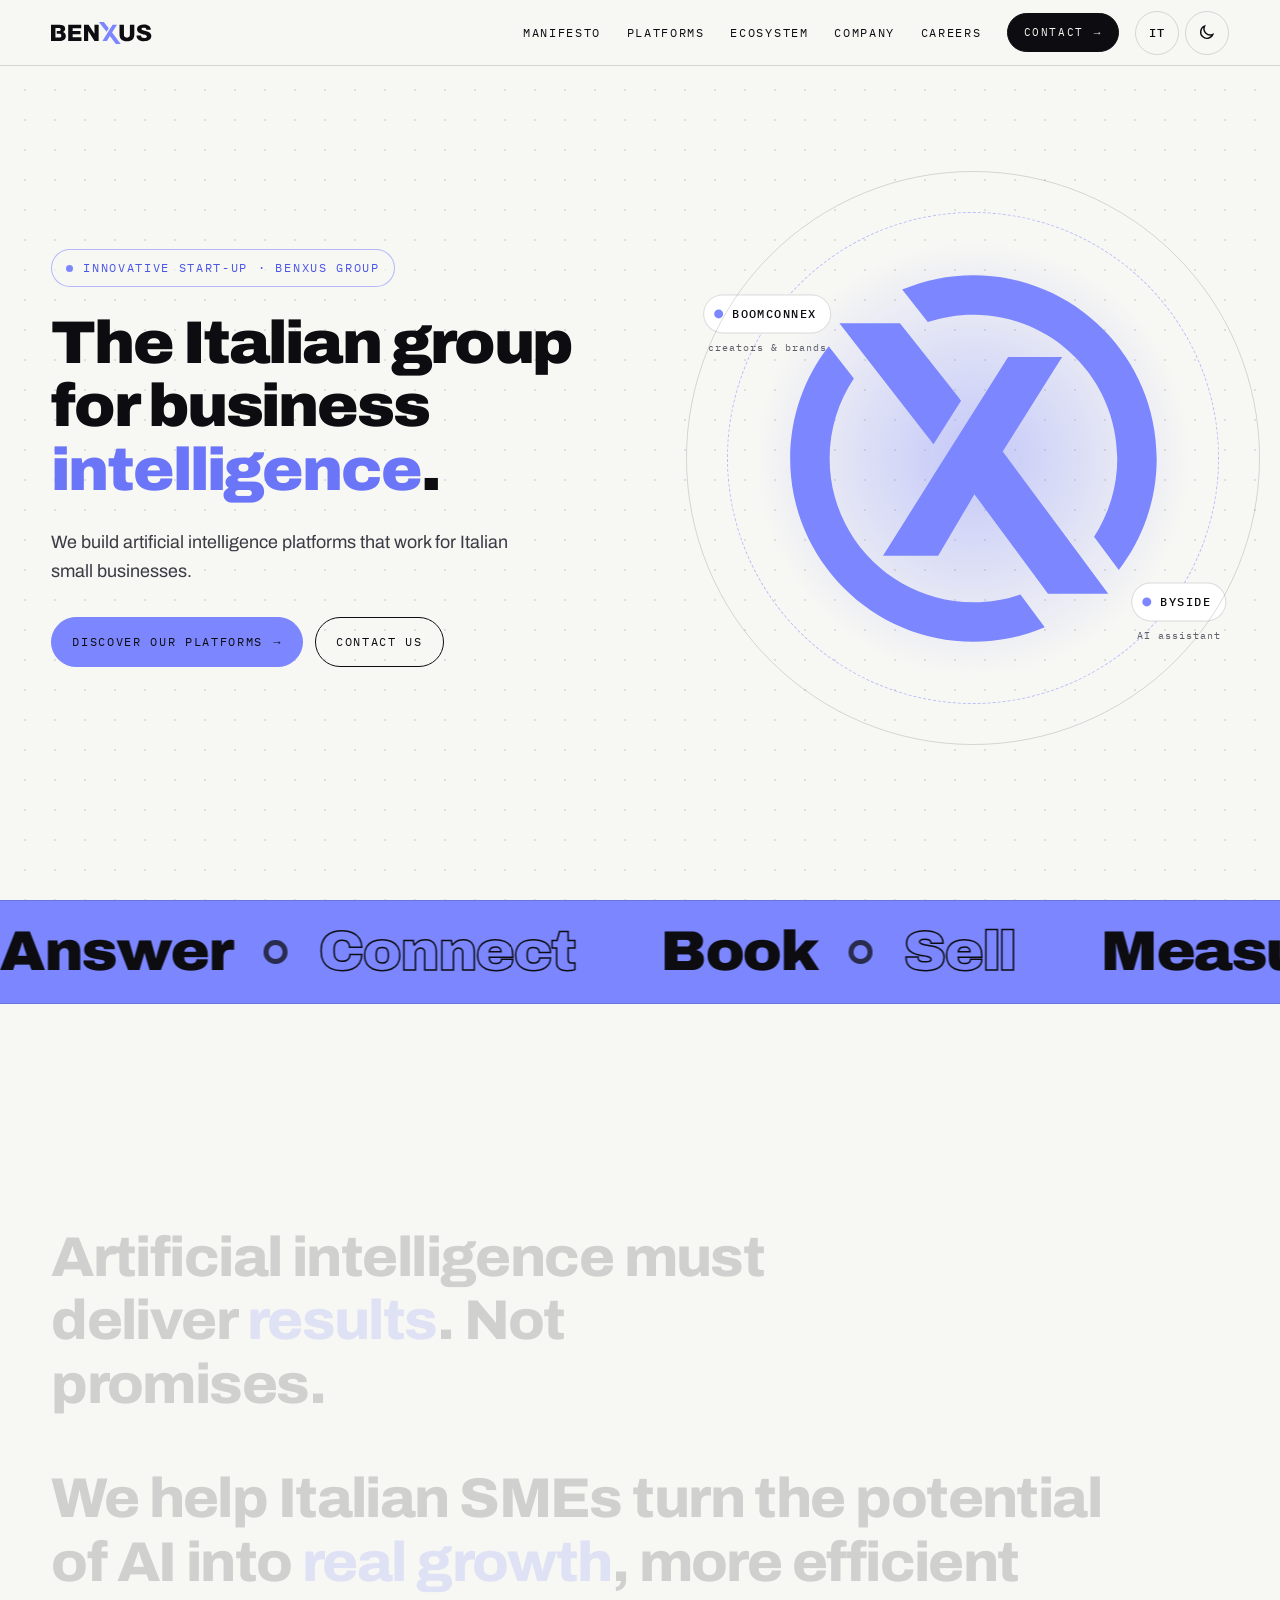
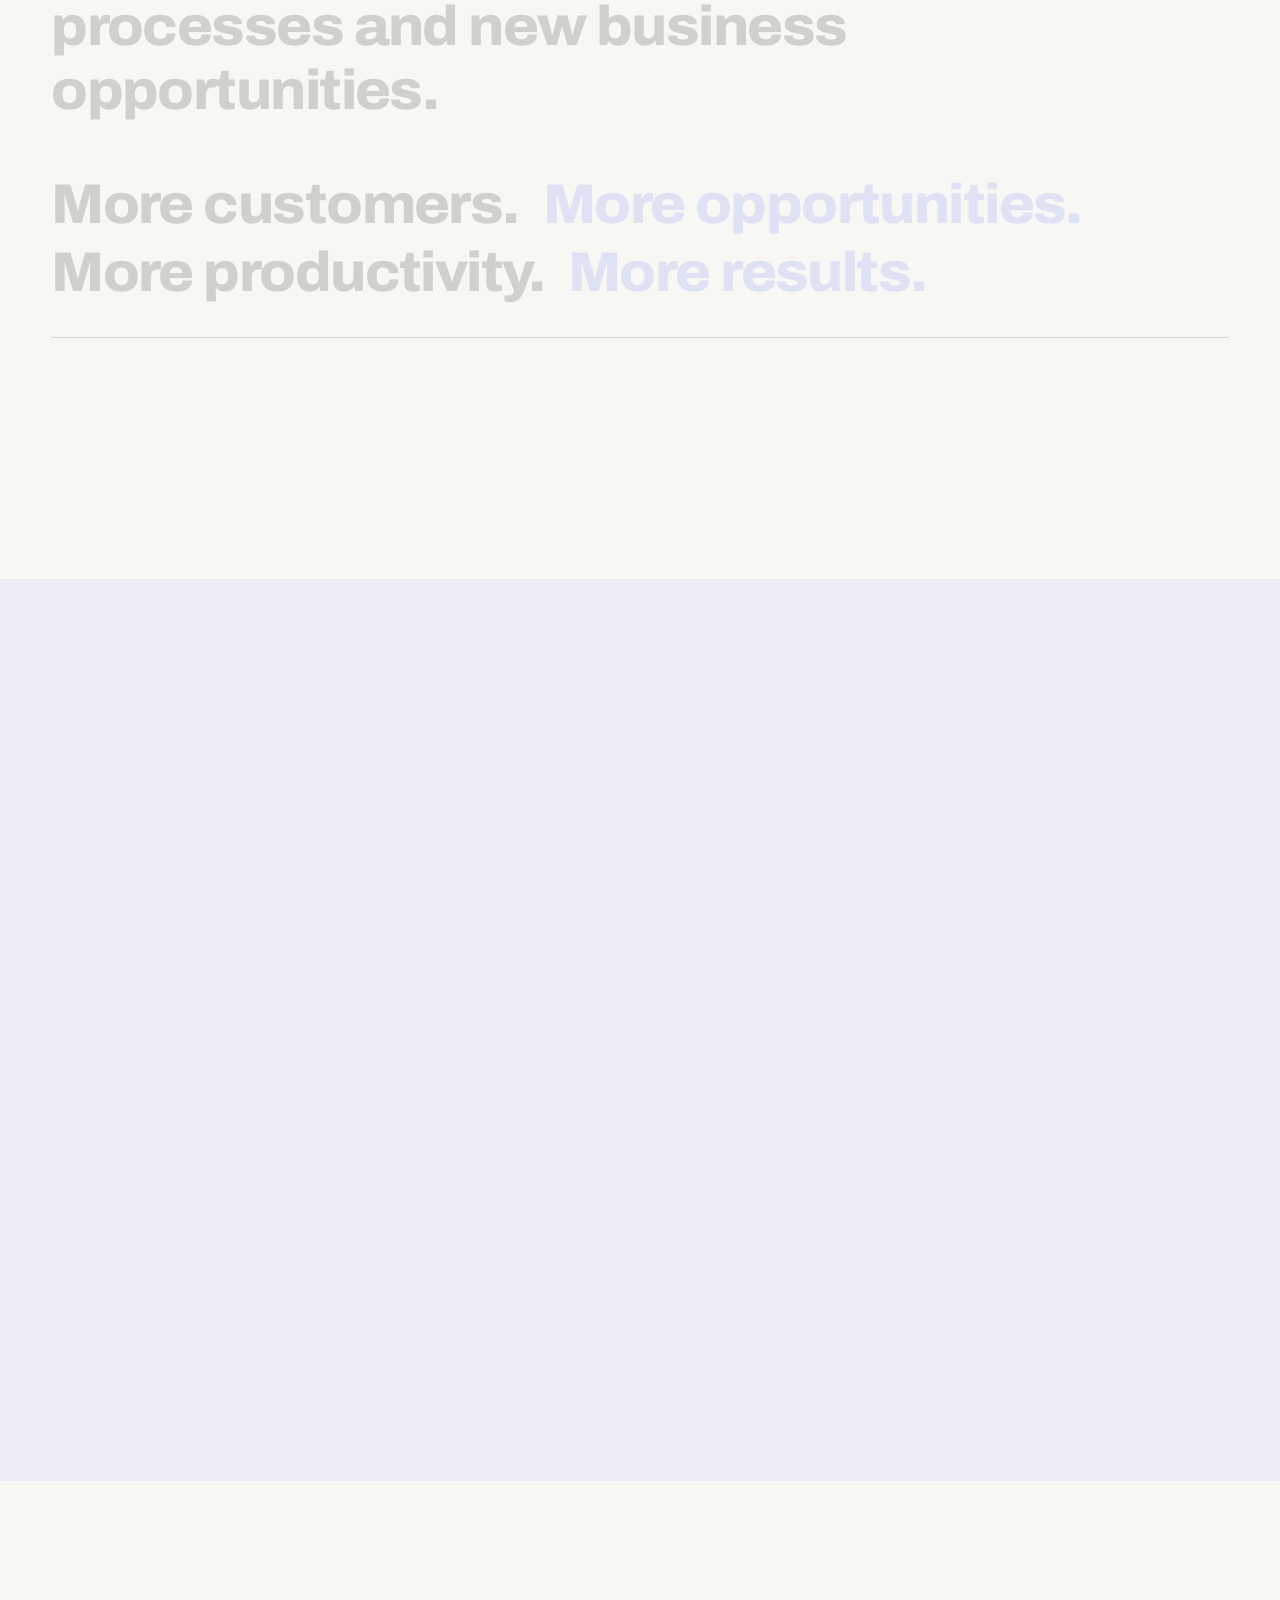
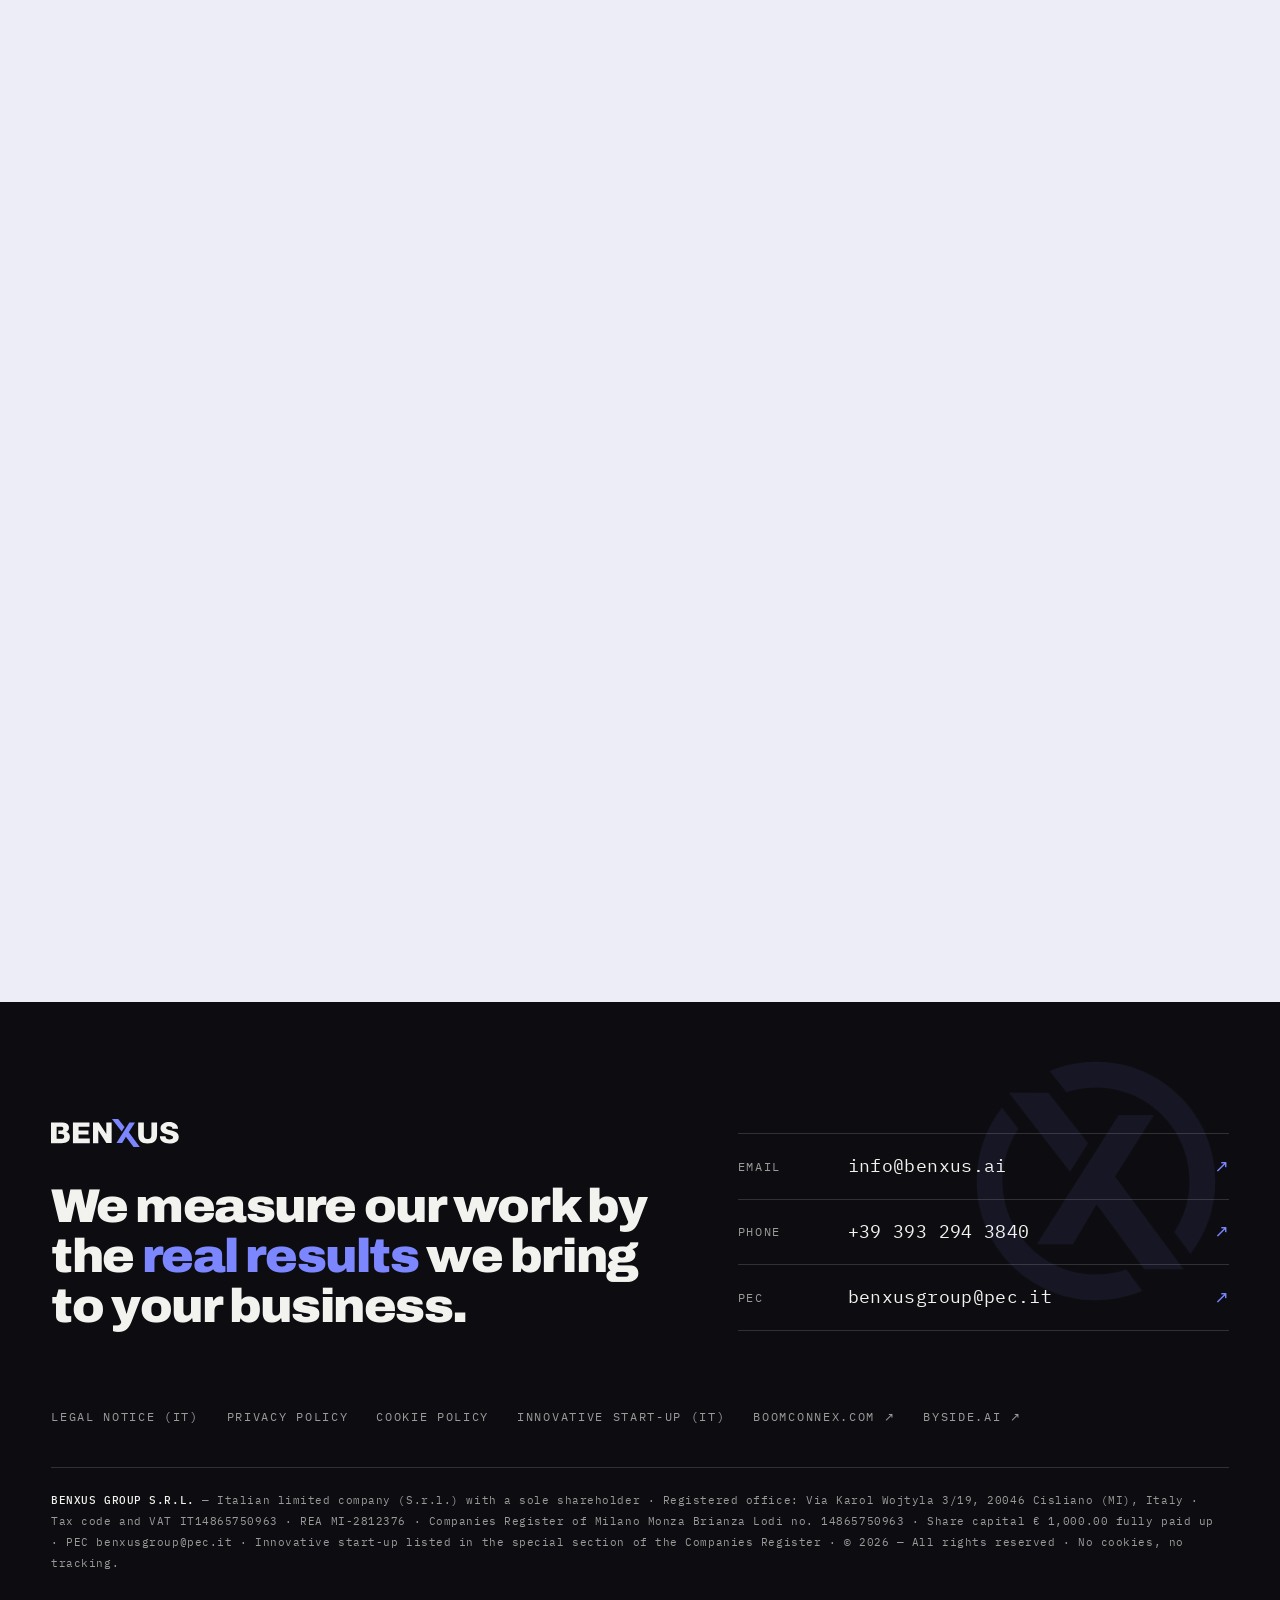
==== en/index.html @ f0644261 "update with tests of 10 people (without BEA, SARA)" ====
<!DOCTYPE html>
<html lang="en" data-theme="light">
<head>
<meta charset="UTF-8">
<meta name="viewport" content="width=device-width, initial-scale=1.0, viewport-fit=cover">
<meta http-equiv="Content-Security-Policy" content="default-src 'self'; script-src 'self'; style-src 'self'; img-src 'self'; font-src 'self'; connect-src 'none'; media-src 'none'; object-src 'none'; frame-src 'none'; worker-src 'none'; manifest-src 'self'; base-uri 'none'; form-action 'none'; upgrade-insecure-requests; require-trusted-types-for 'script'; trusted-types 'none'">
<meta name="referrer" content="strict-origin-when-cross-origin">
<title>Benxus Group — The Italian group for business intelligence</title>
<meta name="description" content="Benxus Group is an Italian innovative start-up building artificial intelligence platforms for small businesses: BoomConnex and Byside.">
<meta name="robots" content="index,follow">
<link rel="canonical" href="https://benxus.ai/en/">
<link rel="alternate" hreflang="it" href="https://benxus.ai/">
<link rel="alternate" hreflang="en" href="https://benxus.ai/en/">
<link rel="alternate" hreflang="x-default" href="https://benxus.ai/">
<meta name="theme-color" content="#F7F7F4">
<meta name="color-scheme" content="light dark">
<meta name="format-detection" content="telephone=no, date=no, address=no, email=no">
<meta name="apple-mobile-web-app-title" content="Benxus">
<meta name="application-name" content="Benxus">
<meta property="og:title" content="Benxus Group — The Italian group for business intelligence">
<meta property="og:description" content="Benxus Group is an Italian innovative start-up building artificial intelligence platforms for small businesses: BoomConnex and Byside.">
<meta property="og:type" content="website">
<meta property="og:url" content="https://benxus.ai/en/">
<meta property="og:site_name" content="Benxus Group">
<meta property="og:locale" content="en_GB">
<meta property="og:image" content="https://benxus.ai/og.png">
<meta property="og:image:width" content="1200">
<meta property="og:image:height" content="630">
<meta property="og:image:alt" content="Benxus">
<meta name="twitter:card" content="summary_large_image">
<link rel="icon" href="../favicon.svg" type="image/svg+xml">
<link rel="icon" href="../favicon-32.png" type="image/png" sizes="32x32">
<link rel="apple-touch-icon" href="../apple-touch-icon.png">
<link rel="manifest" href="../site.webmanifest">
<link rel="preload" href="../assets/fonts/archivo.woff2" as="font" type="font/woff2" crossorigin>
<link rel="stylesheet" href="../assets/css/site.css?v=20261111e">
<script src="../assets/js/boot.js?v=20261111e"></script>
<script src="../assets/js/site.js?v=20261111e" defer></script>
<script type="application/ld+json">
{
  "@context":"https://schema.org",
  "@type":"Organization",
  "@id":"https://benxus.ai/#org",
  "name":"Benxus Group S.r.l.",
  "legalName":"BENXUS GROUP S.R.L.",
  "alternateName":"Benxus Group",
  "url":"https://benxus.ai/",
  "logo":"https://benxus.ai/assets/brand/benxus-icon-512.png",
  "image":"https://benxus.ai/og.png",
  "email":"info@benxus.ai",
  "telephone":"+39 393 294 3840",
  "vatID":"IT14865750963",
  "taxID":"14865750963",
  "foundingDate":"2026-09-02",
  "founder":{"@type":"Person","name":"Corrado Mazzotta"},
  "description":"Benxus Group is an Italian innovative start-up building artificial intelligence platforms for small businesses: BoomConnex and Byside.",
  "address":{"@type":"PostalAddress","streetAddress":"Via Karol Wojtyla 3/19","postalCode":"20046","addressLocality":"Cisliano","addressRegion":"MI","addressCountry":"IT"},
  "contactPoint":[{"@type":"ContactPoint","contactType":"customer service","email":"info@benxus.ai","telephone":"+39 393 294 3840","availableLanguage":["it","en"]}],
  "brand":[{"@type":"Brand","name":"BoomConnex","url":"https://boomconnex.com"},{"@type":"Brand","name":"Byside","url":"https://byside.ai"}]
}
</script>
</head>
<body id="top">
<svg class="sprite" aria-hidden="true" focusable="false"><symbol id="mark" viewBox="251.89 251.89 1949.00 1948.99"><path class="m" d="M1226.39,257.89c-133.45,0-260.74,27.21-376.62,76.26l135.34,171.58c75.86-25.52,156.98-39.32,241.28-39.32,419.02,0,759.99,340.97,759.99,759.99,0,152.41-45.08,294.5-122.63,413.66l130.57,175.95c125.71-163.44,200.57-367.88,200.57-589.6,0-534-434.51-968.5-968.5-968.5Z"/><polygon class="m" points="1787.99 1737.95 1380.89 1189.45 1395.19 1167.71 1654.84 754.05 1695.15 689.91 1684.13 689.91 1604.5 689.91 1409.58 689.91 1285.77 886.61 1004.87 1332.93 854.14 1572.33 748.29 1740.53 857.61 1740.53 1040.02 1740.53 1231.55 1416.04 1586.33 1895.62 1619.89 1941 1879.44 1941 1938.72 1941 1913.99 1907.74 1787.99 1737.95"/><path class="m" d="M1226.39,1986.38c-137.52,0-266.6-36.74-378.01-100.78-228.08-131.36-381.98-377.61-381.98-659.21,0-155.99,47.26-301.16,128.19-422l-133.05-171.48c-127.59,164.03-203.65,370.07-203.65,593.47,0,534.1,434.51,968.5,968.5,968.5,133.55,0,260.84-27.21,376.72-76.26l-128.58-173.86c-77.75,27.01-161.25,41.6-248.13,41.6Z"/><polygon class="m" points="670.84 708.28 994.64 1125.41 1015.19 1151.92 1160.95 920.86 1140.1 894.35 871.71 554.37 837.95 511.58 573.64 511.58 518.23 511.58 541.76 541.96 670.84 708.28"/></symbol></svg>
<div class="progress" aria-hidden="true"></div>
<a class="salta mono" href="#contenuto">Skip to content</a>
<header class="site-header">
  <a class="logo-link" href="#top" aria-label="Benxus Group — back to top"><svg class="wordmark" viewBox="321.83 1028.12 1809.12 396.54" role="img" aria-label="Benxus Group"><title>Benxus Group</title><path class="wm-l" d="M536.22,1209.8c26.92-12.83,40.39-32.61,40.39-59.36s-11.89-47.48-35.66-59.77c-18.9-9.55-44.11-14.05-75.62-13.51h-143.5v292.69h147.37c79.91,0,119.87-30.29,119.87-90.88,0-16.64-4.73-31.24-14.18-43.8-9.45-12.28-22.34-20.74-38.67-25.38ZM465.76,1308.87h-64.02v-172.75h61.87c21.76,0,32.65,9.41,32.65,28.25,0,9.56-3.73,16.92-11.17,22.1-6.01,3.82-13.18,5.73-21.48,5.73h-38.11v49.53h40.26c28.64,0,42.96,11.46,42.96,34.39s-14.33,32.75-42.96,32.75Z"/><polygon class="wm-l" points="712.32 1248.69 852.45 1248.69 852.45 1189.74 712.32 1189.74 712.32 1138.58 866.63 1138.58 866.63 1077.58 632.4 1077.58 632.4 1369.86 870.93 1369.86 870.93 1304.36 712.32 1304.36 712.32 1248.69"/><polygon class="wm-l" points="1105.46 1077.58 1105.89 1241.54 999.34 1077.58 916.85 1077.58 916.85 1370.68 992.03 1370.68 992.03 1188.11 1105.89 1369.45 1180.65 1369.45 1180.65 1077.58 1105.46 1077.58"/><path class="wm-l" d="M1744.07,1253.6c0,19.38-4.01,33.57-12.03,42.57-8.59,9.56-22.49,14.33-41.68,14.33s-33.08-4.77-41.68-14.33c-8.02-9.01-12.03-23.19-12.03-42.57v-176.02h-79.91v171.52c0,42.85,10.74,74.64,32.22,95.38,21.76,21.02,55.57,31.52,101.4,31.52s79.77-10.5,101.83-31.52c21.19-20.74,31.79-52.53,31.79-95.38v-171.52h-79.91v176.02Z"/><path class="wm-l" d="M2042.01,1193.84c-6.02-1.64-16.9-4.23-32.65-7.78-12.89-3-22.34-5.46-28.36-7.37-18.62-5.73-27.93-13.51-27.93-23.33,0-16.64,12.89-24.97,38.67-24.97,13.75,0,25.2,2.6,34.37,7.78,10.59,6.28,15.61,15.42,15.04,27.43h79.91c0-30.56-12.89-54.44-38.67-71.64-22.63-15.01-50.7-22.51-84.21-22.51s-61.01,6.83-84.21,20.47c-27.22,16.11-40.82,38.89-40.82,68.36,0,24.29,9.59,43.67,28.79,58.13,13.17,9.82,33.51,18.56,61.01,26.2,40.29,10.75,60.56,16.1,60.8,16.05,18.18,6.54,27.28,15.39,27.28,26.53,0,10.1-5.16,17.74-15.47,22.92-8.88,4.64-20.05,6.96-33.51,6.96-37.24,0-56.57-15.15-58-45.44h-79.91c0,35.2,13.46,61.95,40.39,80.23,23.48,16.11,54.42,24.15,92.8,24.15s69.03-7.09,91.94-21.29c27.78-16.64,41.68-42.16,41.68-76.55,0-40.39-29.64-68.5-88.94-84.33Z"/><polygon class="wm-x" points="1363.32 1141.67 1273.71 1028.12 1185.01 1028.12 1322.87 1205.76 1363.32 1141.67"/><polygon class="wm-x" points="1424.31 1216.18 1428.28 1210.13 1511.5 1077.59 1508.45 1077.59 1432.28 1077.59 1248.83 1369.05 1329.75 1369.05 1382.9 1279.03 1490.63 1424.66 1579.07 1424.66 1424.31 1216.18"/></svg></a>
  <nav id="nav" class="nav mono" aria-label="Main navigation">
    <a href="#manifesto">Manifesto</a>
    <a href="#piattaforme">Platforms</a>
    <a href="#ecosistema">Ecosystem</a>
    <a href="#azienda">Company</a>
    <a href="#lavora">Careers</a>
    <a class="btn sm" href="#contatti">Contact <span class="arr" aria-hidden="true">→</span></a>
  </nav>
  <div class="tools">
    <a class="lang-btn mono" href="../" hreflang="it" lang="it" aria-label="Versione italiana" title="Versione italiana" data-lang-switch>IT</a>
    <button class="theme-btn" type="button"><svg class="moon" viewBox="0 0 24 24" aria-hidden="true"><path d="M20 14.5A8 8 0 0 1 9.5 4a8 8 0 1 0 10.5 10.5z"/></svg><svg class="sun" viewBox="0 0 24 24" aria-hidden="true"><circle cx="12" cy="12" r="4.2"/><path d="M12 2.5v2.2M12 19.3v2.2M2.5 12h2.2M19.3 12h2.2M5.3 5.3l1.6 1.6M17.1 17.1l1.6 1.6M5.3 18.7l1.6-1.6M17.1 6.9l1.6-1.6"/></svg></button>
    <button class="menu-btn" type="button" aria-expanded="false" aria-controls="nav" aria-label="Open menu"><span></span><span></span></button>
  </div>
</header>
<main id="contenuto">

  <section class="hero" aria-labelledby="titolo">
    <canvas class="field" aria-hidden="true"></canvas>
    <div class="hero-grid">
      <div class="hero-copy">
        <p class="badge mono"><span class="dot" aria-hidden="true"></span>Innovative start-up<span class="long"> · Benxus Group</span></p>
        <h1 id="titolo">
          <span class="ln"><span>The Italian group</span></span>
          <span class="ln"><span>for business</span></span>
          <span class="ln"><span><em>intelligence</em>.</span></span>
        </h1>
        <p class="sub">We build artificial intelligence platforms that work for Italian small businesses.</p>
        <div class="ctas">
          <a class="btn brand" href="#piattaforme" data-magnet>Discover our platforms <span class="arr" aria-hidden="true">→</span></a>
          <a class="btn ghost" href="#contatti" data-magnet>Contact us</a>
        </div>
      </div>
      <div class="hero-art">
        <div class="glow" aria-hidden="true"></div>
        <svg class="emblem" viewBox="251.89 251.89 1949.00 1948.99" role="img" aria-label="Benxus symbol"><g class="whole"><path class="m" d="M1226.39,257.89c-133.45,0-260.74,27.21-376.62,76.26l135.34,171.58c75.86-25.52,156.98-39.32,241.28-39.32,419.02,0,759.99,340.97,759.99,759.99,0,152.41-45.08,294.5-122.63,413.66l130.57,175.95c125.71-163.44,200.57-367.88,200.57-589.6,0-534-434.51-968.5-968.5-968.5Z"/><polygon class="m" points="1787.99 1737.95 1380.89 1189.45 1395.19 1167.71 1654.84 754.05 1695.15 689.91 1684.13 689.91 1604.5 689.91 1409.58 689.91 1285.77 886.61 1004.87 1332.93 854.14 1572.33 748.29 1740.53 857.61 1740.53 1040.02 1740.53 1231.55 1416.04 1586.33 1895.62 1619.89 1941 1879.44 1941 1938.72 1941 1913.99 1907.74 1787.99 1737.95"/><path class="m" d="M1226.39,1986.38c-137.52,0-266.6-36.74-378.01-100.78-228.08-131.36-381.98-377.61-381.98-659.21,0-155.99,47.26-301.16,128.19-422l-133.05-171.48c-127.59,164.03-203.65,370.07-203.65,593.47,0,534.1,434.51,968.5,968.5,968.5,133.55,0,260.84-27.21,376.72-76.26l-128.58-173.86c-77.75,27.01-161.25,41.6-248.13,41.6Z"/><polygon class="m" points="670.84 708.28 994.64 1125.41 1015.19 1151.92 1160.95 920.86 1140.1 894.35 871.71 554.37 837.95 511.58 573.64 511.58 518.23 511.58 541.76 541.96 670.84 708.28"/></g></svg>
        <div class="orbit">
          <a class="sat s1" href="https://boomconnex.com" target="_blank" rel="noopener noreferrer"><span><b>BoomConnex</b><small>creators & brands</small></span><span class="sr"> (opens in a new tab)</span></a>
          <a class="sat s2" href="https://byside.ai" target="_blank" rel="noopener noreferrer"><span><b>Byside</b><small>AI assistant</small></span><span class="sr"> (opens in a new tab)</span></a>
        </div>
      </div>
    </div>
  </section>

  <div class="ribbon" aria-hidden="true"><div class="track"><span>Answer</span><span class="o">Connect</span><span>Book</span><span class="o">Sell</span><span>Measure</span><span class="o">Grow</span><span>Answer</span><span class="o">Connect</span><span>Book</span><span class="o">Sell</span><span>Measure</span><span class="o">Grow</span></div></div>

  <section id="manifesto" aria-labelledby="h-manifesto">
    <div class="wrap">
      <div class="sec-head reveal"><svg class="tick mark" viewBox="0 0 1949.00 1948.99" aria-hidden="true" focusable="false"><use href="#mark" width="100%" height="100%"/></svg><h2 id="h-manifesto">Manifesto</h2><span class="num mono">01</span></div>
      <div class="manifesto" data-light>
        <p>Artificial intelligence must deliver <span class="accent">results</span>. Not promises.</p>
        <p>We help Italian SMEs turn the potential of AI into <span class="accent">real growth</span>, more efficient processes and new business opportunities.</p>
        <p class="mani-punch"><span>More customers.</span> <span>More opportunities.</span> <span>More productivity.</span> <span>More results.</span></p>
      </div>
      <p class="mani-mission reveal">Our mission is to maximise the value that artificial intelligence can create for every small Italian business.</p>
    </div>
  </section>

  <section id="piattaforme" class="alt" aria-labelledby="h-piattaforme">
    <div class="wrap">
      <div class="sec-head reveal"><svg class="tick mark" viewBox="0 0 1949.00 1948.99" aria-hidden="true" focusable="false"><use href="#mark" width="100%" height="100%"/></svg><h2 id="h-piattaforme">Our platforms</h2><span class="num mono">02</span></div>
      <div class="grid">
        <a class="card reveal" href="https://boomconnex.com" target="_blank" rel="noopener noreferrer">
          <span class="top"><span class="k mono">Creators & brands</span><span class="card-go" aria-hidden="true"><svg viewBox="0 0 24 24"><path d="M7 17 17 7M9 7h8v8"/></svg></span></span>
          <span class="h3" role="heading" aria-level="3">BoomConnex</span>
          <span class="p">The platform that connects local businesses, brands and creators. Campaign fees are held in guarantee and released only once the result is achieved: you pay for what works.</span>
          <span class="chips"><span>Creators & influencers</span><span>Guaranteed payment</span><span>Measurable results</span></span>
          <span class="domain mono">boomconnex.com<span class="sr"> (opens in a new tab)</span></span>
        </a>
        <a class="card reveal" href="https://byside.ai" target="_blank" rel="noopener noreferrer">
          <span class="top"><span class="k mono">AI assistant</span><span class="card-go" aria-hidden="true"><svg viewBox="0 0 24 24"><path d="M7 17 17 7M9 7h8v8"/></svg></span></span>
          <span class="h3" role="heading" aria-level="3">Byside</span>
          <span class="p">The virtual assistant that answers chats and phone calls, books appointments and sends confirmations and reminders, including on WhatsApp. No missed calls, no lost customers.</span>
          <span class="p for">For professional firms, garages, vets, beauty salons, estate agencies and many other sectors.</span>
          <span class="chips"><span>Chat & phone</span><span>Calendar</span><span>WhatsApp reminders</span></span>
          <span class="domain mono">byside.ai<span class="sr"> (opens in a new tab)</span></span>
        </a>
        <div class="card next reveal">
          <div>
            <svg class="plus mark" viewBox="0 0 1949.00 1948.99" aria-hidden="true" focusable="false"><use href="#mark" width="100%" height="100%"/></svg>
            <p class="mono">Our next platform<br>is under construction</p>
          </div>
        </div>
      </div>
    </div>
  </section>

  <section id="ecosistema" aria-labelledby="h-ecosistema">
    <div class="wrap">
      <div class="sec-head reveal"><svg class="tick mark" viewBox="0 0 1949.00 1948.99" aria-hidden="true" focusable="false"><use href="#mark" width="100%" height="100%"/></svg><h2 id="h-ecosistema">Ecosystem</h2><span class="num mono">03</span></div>
      <p class="big reveal">From first discovery to the <em>appointment</em> in the calendar.</p>
      <p class="lead reveal">Each platform covers a specific stage of the customer journey. Together they guide customers from start to finish, so no opportunity is lost.</p>
      <div class="eco">
        <div class="eco-card reveal"><p class="who mono">BoomConnex</p><h3>Getting discovered</h3><ul><li><h4>Visibility</h4><p>Creators introduce your business to their audience.</p></li><li><h4>Guarantee</h4><p>The fee is held in guarantee and released only once the result is achieved.</p></li></ul></div>
        <div class="eco-card reveal"><p class="who mono">Byside</p><h3>Welcoming and booking</h3><ul><li><h4>Instant answers</h4><p>Chat or phone call: the AI assistant answers right away, at any time.</p></li><li><h4>Booking</h4><p>The appointment goes into the calendar, with automatic confirmations and reminders.</p></li></ul></div>
      </div>
    </div>
  </section>

  <section id="principi" class="alt" aria-labelledby="h-principi">
    <div class="wrap">
      <div class="sec-head reveal"><svg class="tick mark" viewBox="0 0 1949.00 1948.99" aria-hidden="true" focusable="false"><use href="#mark" width="100%" height="100%"/></svg><h2 id="h-principi">How we work</h2><span class="num mono">04</span></div>
      <div class="principi">
        <div class="pr reveal"><p class="n mono">— 01</p><h3 class="word">Results</h3><p>Every platform in the group delivers a measurable result, not just a software licence.</p></div>
        <div class="pr reveal"><p class="n mono">— 02</p><h3 class="word">Compliance</h3><p>We respect the EU AI Act and the GDPR by design: for us they are a guarantee for customers, not an obstacle.</p></div>
        <div class="pr reveal"><p class="n mono">— 03</p><h3 class="word">Scale</h3><p>Born for Italian businesses, designed to grow internationally.</p></div>
      </div>
    </div>
  </section>

  <section id="percorso" aria-labelledby="h-percorso">
    <div class="wrap">
      <div class="sec-head reveal"><svg class="tick mark" viewBox="0 0 1949.00 1948.99" aria-hidden="true" focusable="false"><use href="#mark" width="100%" height="100%"/></svg><h2 id="h-percorso">Our journey</h2><span class="num mono">05</span></div>
      <ol class="timeline">
        <li class="reveal"><p class="d mono">02 · 09 · 2026</p><p class="t">Incorporation</p><p class="s">Benxus Group S.r.l. is founded.</p></li>
        <li class="reveal"><p class="d mono">17 · 09 · 2026</p><p class="t">Companies Register</p><p class="s">Registered with the Companies Register of Milano Monza Brianza Lodi.</p></li>
        <li class="reveal"><p class="d mono">17 · 09 · 2026</p><p class="t">Innovative start-up</p><p class="s">Listed in the special section for innovative start-ups.</p></li>
        <li class="reveal future soon"><p class="d mono">Coming soon</p><p class="t">Launch of the first platform</p><p class="s">The group's first product reaches the market.</p></li>
        <li class="reveal future soon"><p class="d mono">Coming soon</p><p class="t">Launch of the second platform</p><p class="s">The group's second product reaches the market.</p></li>
        <li class="reveal future"><p class="d mono">Coming soon</p><p class="t">The third platform</p><p class="s">Under construction.</p></li>
      </ol>
    </div>
  </section>

  <section id="lavora" aria-labelledby="h-lavora">
    <div class="wrap">
      <div class="sec-head reveal"><svg class="tick mark" viewBox="0 0 1949.00 1948.99" aria-hidden="true" focusable="false"><use href="#mark" width="100%" height="100%"/></svg><h2 id="h-lavora">Careers</h2><span class="num mono">06</span></div>
      <div class="jobs">
        <div class="reveal">
          <p class="big">Build AI for <em>Italian businesses</em> with us.</p>
          <p class="lead">We are a growing innovative start-up. We are looking for practical, curious, results-driven people who want to see their work turn into real customers and revenue for SMEs.</p>
          <a class="btn brand job-cta" href="mailto:info@benxus.ai?subject=Application%20-%20Benxus%20Group" data-mail="info@benxus.ai" data-magnet>Send your application <span class="arr" aria-hidden="true">→</span></a>
          <p class="job-note">Write to <a href="mailto:info@benxus.ai?subject=Application%20-%20Benxus%20Group" data-mail="info@benxus.ai">info@benxus.ai</a> with your CV and a few lines about yourself. We reply to every application that matches what we are looking for. <a href="privacy.html#p-cand">How we handle your data</a>.</p>
        </div>
        <ul class="roles reveal" aria-label="Areas where we are hiring">
          <li><span class="rn mono">01</span><div><h3>Software & AI development</h3><p>Developers, engineers and AI enthusiasts to build our platforms.</p></div></li>
          <li><span class="rn mono">02</span><div><h3>Sales & partnerships</h3><p>Sales people and partners to bring our solutions to small businesses across Italy.</p></div></li>
          <li><span class="rn mono">03</span><div><h3>Marketing & content</h3><p>Creatives, creators and marketers to explain what AI can do for businesses.</p></div></li>
          <li><span class="rn mono">04</span><div><h3>Open application</h3><p>Can't find your role? Write to us anyway: we carefully consider every profile.</p></div></li>
        </ul>
      </div>
    </div>
  </section>

  <section id="azienda" class="alt" aria-labelledby="h-azienda">
    <div class="wrap">
      <div class="sec-head reveal"><svg class="tick mark" viewBox="0 0 1949.00 1948.99" aria-hidden="true" focusable="false"><use href="#mark" width="100%" height="100%"/></svg><h2 id="h-azienda">Company information</h2><span class="num mono">07</span></div>
      <div class="registry">
        <div class="reveal">
          <p class="big">Company details, <em>in full</em>.</p>
          <p class="lead">Below are the identification details of Benxus Group S.r.l. as recorded in the Italian Companies Register, available to customers, suppliers and partners for contracts, invoicing and checks.</p>
          <div class="reg-links">
            <a href="../startup-innovativa.html"><span>Innovative start-up information (Italian)</span><span class="arr" aria-hidden="true">→</span></a>
            <a href="../note-legali.html"><span>Legal notice (Italian)</span><span class="arr" aria-hidden="true">→</span></a>
            <a href="privacy.html"><span>Privacy policy</span><span class="arr" aria-hidden="true">→</span></a>
            <a href="cookie.html"><span>Cookie policy</span><span class="arr" aria-hidden="true">→</span></a>
          </div>
        </div>
        <ul class="reg-table reveal" aria-label="Company details">
          <li class="reg-row"><span class="lb mono">Company name</span><span class="vl">BENXUS GROUP S.R.L.</span><span></span></li>
          <li class="reg-row"><span class="lb mono">Legal form</span><span class="vl">S.r.l. (limited company), sole shareholder</span><span></span></li>
          <li class="reg-row"><span class="lb mono">Registered office</span><span class="vl">Via Karol Wojtyla 3/19, 20046 Cisliano (MI), Italy</span><button class="copy" type="button" data-copy="Via Karol Wojtyla 3/19, 20046 Cisliano (MI), Italy" aria-label="Copy Registered office">Copy</button></li>
          <li class="reg-row"><span class="lb mono">VAT number</span><span class="vl">IT14865750963</span><button class="copy" type="button" data-copy="IT14865750963" aria-label="Copy VAT number">Copy</button></li>
          <li class="reg-row"><span class="lb mono">Tax code</span><span class="vl">14865750963</span><button class="copy" type="button" data-copy="14865750963" aria-label="Copy Tax code">Copy</button></li>
          <li class="reg-row"><span class="lb mono">REA number</span><span class="vl">MI-2812376</span><button class="copy" type="button" data-copy="MI-2812376" aria-label="Copy REA number">Copy</button></li>
          <li class="reg-row"><span class="lb mono">Companies Register</span><span class="vl">Milano Monza Brianza Lodi</span><span></span></li>
          <li class="reg-row"><span class="lb mono">Share capital</span><span class="vl">€ 1,000.00 fully paid up</span><span></span></li>
          <li class="reg-row"><span class="lb mono">Certified email (PEC)</span><span class="vl">benxusgroup@pec.it</span><button class="copy" type="button" data-copy="benxusgroup@pec.it" aria-label="Copy Certified email (PEC)">Copy</button></li>
          <li class="reg-row"><span class="lb mono">Status</span><span class="vl">Innovative start-up — special section</span><span></span></li>
        </ul>
      </div>
    </div>
  </section>

</main>
<footer class="site-footer" id="contatti">
  <div class="foot-grid">
    <div>
      <svg class="foot-logo" viewBox="321.83 1028.12 1809.12 396.54" role="img" aria-label="Benxus"><title>Benxus</title><path class="wm-l" d="M536.22,1209.8c26.92-12.83,40.39-32.61,40.39-59.36s-11.89-47.48-35.66-59.77c-18.9-9.55-44.11-14.05-75.62-13.51h-143.5v292.69h147.37c79.91,0,119.87-30.29,119.87-90.88,0-16.64-4.73-31.24-14.18-43.8-9.45-12.28-22.34-20.74-38.67-25.38ZM465.76,1308.87h-64.02v-172.75h61.87c21.76,0,32.65,9.41,32.65,28.25,0,9.56-3.73,16.92-11.17,22.1-6.01,3.82-13.18,5.73-21.48,5.73h-38.11v49.53h40.26c28.64,0,42.96,11.46,42.96,34.39s-14.33,32.75-42.96,32.75Z"/><polygon class="wm-l" points="712.32 1248.69 852.45 1248.69 852.45 1189.74 712.32 1189.74 712.32 1138.58 866.63 1138.58 866.63 1077.58 632.4 1077.58 632.4 1369.86 870.93 1369.86 870.93 1304.36 712.32 1304.36 712.32 1248.69"/><polygon class="wm-l" points="1105.46 1077.58 1105.89 1241.54 999.34 1077.58 916.85 1077.58 916.85 1370.68 992.03 1370.68 992.03 1188.11 1105.89 1369.45 1180.65 1369.45 1180.65 1077.58 1105.46 1077.58"/><path class="wm-l" d="M1744.07,1253.6c0,19.38-4.01,33.57-12.03,42.57-8.59,9.56-22.49,14.33-41.68,14.33s-33.08-4.77-41.68-14.33c-8.02-9.01-12.03-23.19-12.03-42.57v-176.02h-79.91v171.52c0,42.85,10.74,74.64,32.22,95.38,21.76,21.02,55.57,31.52,101.4,31.52s79.77-10.5,101.83-31.52c21.19-20.74,31.79-52.53,31.79-95.38v-171.52h-79.91v176.02Z"/><path class="wm-l" d="M2042.01,1193.84c-6.02-1.64-16.9-4.23-32.65-7.78-12.89-3-22.34-5.46-28.36-7.37-18.62-5.73-27.93-13.51-27.93-23.33,0-16.64,12.89-24.97,38.67-24.97,13.75,0,25.2,2.6,34.37,7.78,10.59,6.28,15.61,15.42,15.04,27.43h79.91c0-30.56-12.89-54.44-38.67-71.64-22.63-15.01-50.7-22.51-84.21-22.51s-61.01,6.83-84.21,20.47c-27.22,16.11-40.82,38.89-40.82,68.36,0,24.29,9.59,43.67,28.79,58.13,13.17,9.82,33.51,18.56,61.01,26.2,40.29,10.75,60.56,16.1,60.8,16.05,18.18,6.54,27.28,15.39,27.28,26.53,0,10.1-5.16,17.74-15.47,22.92-8.88,4.64-20.05,6.96-33.51,6.96-37.24,0-56.57-15.15-58-45.44h-79.91c0,35.2,13.46,61.95,40.39,80.23,23.48,16.11,54.42,24.15,92.8,24.15s69.03-7.09,91.94-21.29c27.78-16.64,41.68-42.16,41.68-76.55,0-40.39-29.64-68.5-88.94-84.33Z"/><polygon class="wm-x" points="1363.32 1141.67 1273.71 1028.12 1185.01 1028.12 1322.87 1205.76 1363.32 1141.67"/><polygon class="wm-x" points="1424.31 1216.18 1428.28 1210.13 1511.5 1077.59 1508.45 1077.59 1432.28 1077.59 1248.83 1369.05 1329.75 1369.05 1382.9 1279.03 1490.63 1424.66 1579.07 1424.66 1424.31 1216.18"/></svg>
      <h2>We measure our work by the <em>real results</em> we bring to your business.</h2>
    </div>
    <div class="contact">
      <a href="mailto:info@benxus.ai" data-mail="info@benxus.ai"><span class="l mono">Email</span><span class="v">info@benxus.ai</span><span class="arr" aria-hidden="true">↗</span></a>
      <a href="tel:+393932943840"><span class="l mono">Phone</span><span class="v">+39 393 294 3840</span><span class="arr" aria-hidden="true">↗</span></a>
      <a href="mailto:benxusgroup@pec.it" data-mail="benxusgroup@pec.it"><span class="l mono">PEC</span><span class="v">benxusgroup@pec.it</span><span class="arr" aria-hidden="true">↗</span></a>
    </div>
  </div>
  <nav class="foot-links mono" aria-label="Legal information">
    <a href="../note-legali.html">Legal notice (IT)</a>
    <a href="privacy.html">Privacy policy</a>
    <a href="cookie.html">Cookie policy</a>
    <a href="../startup-innovativa.html">Innovative start-up (IT)</a>
    <a href="https://boomconnex.com" target="_blank" rel="noopener noreferrer">boomconnex.com ↗</a>
    <a href="https://byside.ai" target="_blank" rel="noopener noreferrer">byside.ai ↗</a>
  </nav>
  <p class="legal"><strong>BENXUS GROUP S.R.L.</strong> — Italian limited company (S.r.l.) with a sole shareholder · Registered office: Via Karol Wojtyla 3/19, 20046 Cisliano (MI), Italy · Tax code and VAT IT14865750963 · REA MI-2812376 · Companies Register of Milano Monza Brianza Lodi no. 14865750963 · Share capital € 1,000.00 fully paid up · PEC benxusgroup@pec.it · Innovative start-up listed in the special section of the Companies Register · © <span data-year>2026</span> — All rights reserved · No cookies, no tracking.</p>
  <svg class="foot-mark mark" viewBox="0 0 1949.00 1948.99" aria-hidden="true" focusable="false"><use href="#mark" width="100%" height="100%"/></svg>
  <a class="to-top" href="#top" aria-label="Back to top"><svg viewBox="0 0 24 24" aria-hidden="true"><path d="M12 19V5M5.5 11.5 12 5l6.5 6.5"/></svg></a>
</footer>
</body>
</html>
---- assets/css/site.css ----
/* Benxus Group — foglio di stile unico.
   Nessuna risorsa esterna: i caratteri sono ospitati in /assets/fonts. */

@font-face{font-family:'Archivo';src:url(../fonts/archivo.woff2) format('woff2');font-weight:100 900;font-stretch:62% 125%;font-display:swap}
@font-face{font-family:'IBM Plex Mono';src:url(../fonts/plex-mono-400.woff2) format('woff2');font-weight:400;font-display:swap}
@font-face{font-family:'IBM Plex Mono';src:url(../fonts/plex-mono-500.woff2) format('woff2');font-weight:500;font-display:swap}

/* ---------- colori del marchio (palette ufficiale: #7B86FF · #0D0D11 · #F7F7F4) ---------- */
:root{
  --brand:#7B86FF;            /* grafica, superfici, testi grandi */
  --brand-rgb:123,134,255;
  --on-brand:#0D0D11;

  --bg:#F7F7F4;
  --bg-2:#ECEDF6;
  --surface:#FFFFFF;
  --ink:#0D0D11;
  --muted:#3B3B45;
  --muted-2:#5E5E6A;
  --brand-ink:#4C57E6;        /* blu per testi piccoli: 5,1:1 sull'avorio */
  --brand-lg:#6A75F7;         /* blu per titoli grandi: oltre 3:1 anche sul fondo lilla */
  --line:rgba(13,13,17,.14);
  --line-strong:#0D0D11;
  --dot:13,13,17;
  --shadow:0 26px 50px -26px rgba(76,87,230,.45);

  --foot-bg:#0D0D11;
  --foot-ink:#F2F2EE;
  --foot-muted:rgba(242,242,238,.62);
  --foot-line:rgba(242,242,238,.16);

  --linea:1.5px;
  --maxw:1240px;
  --pad:clamp(20px,4vw,56px);
  --header-h:66px;
  --ease:cubic-bezier(.2,.7,.2,1);
  color-scheme:light;
}
:root[data-theme="dark"]{
  --bg:#0D0D11;
  --bg-2:#14141C;
  --surface:#17171F;
  --ink:#F2F2EE;
  --muted:#B4B4BF;
  --muted-2:#9393A0;
  --brand-ink:#9AA3FF;
  --brand-lg:#7B86FF;
  --line:rgba(242,242,238,.14);
  --line-strong:rgba(242,242,238,.85);
  --dot:242,242,238;
  --shadow:0 26px 60px -24px rgba(123,134,255,.38);
  --foot-bg:#08080B;
  color-scheme:dark;
}
/* senza JavaScript vale la preferenza del sistema */
@media (prefers-color-scheme: dark){
  :root:not([data-theme]){
    --bg:#0D0D11;--bg-2:#14141C;--surface:#17171F;--ink:#F2F2EE;--muted:#B4B4BF;--muted-2:#9393A0;
    --brand-ink:#9AA3FF;--brand-lg:#7B86FF;--line:rgba(242,242,238,.14);--line-strong:rgba(242,242,238,.85);--dot:242,242,238;
    --shadow:0 26px 60px -24px rgba(123,134,255,.38);--foot-bg:#08080B;color-scheme:dark;
  }
}

*,*::before,*::after{margin:0;padding:0;box-sizing:border-box}
html{scroll-padding-top:calc(var(--header-h) + 28px);-webkit-text-size-adjust:100%;background:var(--bg)}
@media (prefers-reduced-motion:reduce){
  *,*::before,*::after{animation-duration:.001s!important;animation-delay:0s!important;animation-iteration-count:1!important;transition-duration:.001s!important}
}
body{
  background:var(--bg);color:var(--ink);
  font-family:'Archivo',system-ui,-apple-system,'Segoe UI',sans-serif;font-size:17px;line-height:1.6;
  -webkit-font-smoothing:antialiased;overflow-x:hidden;
}
html.menu-open,body.menu-open{overflow:hidden}
::selection{background:var(--brand);color:var(--on-brand)}
a{color:inherit;text-decoration:none}
button{font:inherit;color:inherit;background:none;border:0;cursor:pointer}
a:focus-visible,button:focus-visible{outline:2.5px solid var(--brand);outline-offset:4px;border-radius:3px}
img,svg,canvas{display:block;max-width:100%}
.mono{font-family:'IBM Plex Mono',ui-monospace,monospace;font-size:12px;letter-spacing:.14em;text-transform:uppercase}
.accent{color:var(--brand-ink)}
.sr{position:absolute;width:1px;height:1px;overflow:hidden;clip:rect(0 0 0 0);white-space:nowrap}
.sprite{position:absolute;width:0;height:0;overflow:hidden}

/* passaggio di tema: cerchio che si allarga dal pulsante (View Transitions) */
::view-transition-old(root),::view-transition-new(root){animation:none;mix-blend-mode:normal}
::view-transition-new(root){animation:themeReveal .75s cubic-bezier(.7,0,.2,1)}
@keyframes themeReveal{from{clip-path:circle(0 at var(--tx,90%) var(--ty,30px))}to{clip-path:circle(var(--tr,150vmax) at var(--tx,90%) var(--ty,30px))}}

.salta{position:absolute;left:var(--pad);top:-100px;z-index:200;background:var(--brand);color:var(--on-brand);padding:10px 16px;transition:top .2s ease}
.salta:focus{top:12px}

.progress{position:fixed;top:0;left:0;right:0;height:3px;z-index:120;background:var(--brand);transform-origin:0 50%;transform:scaleX(0);pointer-events:none}

/* ---------- LOGO ---------- */
.wordmark{height:22px;width:auto;color:var(--ink)}
.wordmark .wm-l{fill:currentColor}
.wordmark .wm-x{fill:var(--brand)}
.mark{fill:var(--brand)}
.foot-logo .wm-l{fill:currentColor}
.foot-logo .wm-x{fill:var(--brand)}

/* ---------- INTESTAZIONE ---------- */
.site-header{
  position:fixed;inset:0 0 auto 0;z-index:100;height:var(--header-h);
  display:flex;align-items:center;gap:16px;padding:0 var(--pad);
  background:var(--bg);
  background:color-mix(in srgb,var(--bg) 84%,transparent);
  -webkit-backdrop-filter:blur(14px) saturate(1.3);backdrop-filter:blur(14px) saturate(1.3);
  border-bottom:1px solid var(--line);
  transition:transform .4s var(--ease),background-color .3s;
}
.site-header.hide{transform:translateY(-100%)}
body.menu-open .site-header{transform:none}
.logo-link{display:flex;align-items:center;position:relative;z-index:2;min-height:44px;padding:6px 0;margin-right:auto}
.logo-link .wm-x{transition:transform .5s var(--ease);transform-box:fill-box;transform-origin:center}
@media (hover:hover){.logo-link:hover .wm-x{transform:rotate(-12deg) scale(1.08)}}
.nav{display:flex;gap:clamp(14px,2vw,28px);align-items:center}
.nav a:not(.btn){position:relative;padding:4px 0}
.nav a:not(.btn)::after{content:"";position:absolute;left:0;bottom:-2px;height:2px;width:0;background:var(--brand);transition:width .28s ease}
@media (hover:hover){.nav a:not(.btn):hover::after,.nav a[aria-current="true"]::after{width:100%}}
.tools{display:flex;align-items:center;gap:6px;position:relative;z-index:2}

.theme-btn{width:44px;height:44px;display:grid;place-items:center;border-radius:50%;border:1px solid var(--line);transition:border-color .25s,background-color .25s}
@media (hover:hover){.theme-btn:hover{border-color:var(--brand);background:rgba(var(--brand-rgb),.12)}}
.theme-btn svg{width:19px;height:19px;fill:none;stroke:currentColor;stroke-width:1.8;stroke-linecap:round}
.theme-btn .sun{display:none}
:root[data-theme="dark"] .theme-btn .sun{display:block}
:root[data-theme="dark"] .theme-btn .moon{display:none}
.theme-btn svg{transition:transform .5s var(--ease)}
@media (hover:hover){.theme-btn:hover svg{transform:rotate(-25deg)}}

.btn{
  display:inline-flex;align-items:center;justify-content:center;gap:10px;
  font-family:'IBM Plex Mono',monospace;font-size:12px;letter-spacing:.14em;text-transform:uppercase;
  padding:14px 20px;border:var(--linea) solid var(--ink);border-radius:999px;
  background:var(--ink);color:var(--bg);
  position:relative;overflow:hidden;isolation:isolate;
  transition:color .3s ease,border-color .3s ease,transform .25s var(--ease);
}
.btn::before{content:"";position:absolute;inset:0;background:var(--brand);transform:translateY(101%);transition:transform .35s var(--ease);z-index:-1;border-radius:inherit}
@media (hover:hover){.btn:hover::before{transform:none}}
@media (hover:hover){.btn:hover{border-color:var(--brand);color:var(--on-brand)}}
.btn .arr{transition:transform .25s ease}
@media (hover:hover){.btn:hover .arr{transform:translateX(4px)}}
.btn.ghost{background:transparent;color:var(--ink)}
.btn.sm{padding:10px 16px;font-size:11px}
.btn.brand{background:var(--brand);border-color:var(--brand);color:var(--on-brand)}
.btn.brand::before{background:var(--ink)}
@media (hover:hover){.btn.brand:hover{color:var(--bg);border-color:var(--ink)}}

.menu-btn{display:none;width:44px;height:44px;align-items:center;justify-content:center;position:relative}
.menu-btn span{position:absolute;width:22px;height:var(--linea);background:var(--ink);transition:transform .35s var(--ease)}
.menu-btn span:nth-child(1){transform:translateY(-4px)}
.menu-btn span:nth-child(2){transform:translateY(4px)}
.menu-btn[aria-expanded="true"] span:nth-child(1){transform:rotate(45deg)}
.menu-btn[aria-expanded="true"] span:nth-child(2){transform:rotate(-45deg)}

@media(max-width:1060px){
  .menu-btn{display:inline-flex}
  .nav{
    position:fixed;top:0;left:0;width:100vw;height:100vh;height:100dvh;z-index:1;
    flex-direction:column;align-items:flex-start;justify-content:center;gap:20px;
    padding:calc(var(--header-h) + 20px) var(--pad) 40px;
    background:var(--bg);
    clip-path:circle(0% at calc(100% - 44px) 33px);visibility:hidden;
    transition:clip-path .6s var(--ease),visibility 0s linear .6s;
  }
  .nav.open{clip-path:circle(150% at calc(100% - 44px) 33px);visibility:visible;transition:clip-path .6s var(--ease)}
  .nav a:not(.btn){font-family:'Archivo',sans-serif;font-weight:900;font-stretch:108%;font-size:clamp(34px,10vw,56px);letter-spacing:-.02em;text-transform:none;line-height:1.1}
  .nav .btn{margin-top:14px}
}

/* ---------- APERTURA ---------- */
.hero{
  position:relative;min-height:100svh;display:flex;align-items:center;
  padding:calc(var(--header-h) + 40px) var(--pad) 90px;overflow:hidden;isolation:isolate;
}
.field{position:absolute;inset:0;width:100%;height:100%;z-index:-1;pointer-events:none}
.hero-grid{max-width:var(--maxw);margin:0 auto;width:100%;display:grid;grid-template-columns:1.08fr .92fr;gap:clamp(30px,5vw,80px);align-items:center}
.badge{
  display:inline-flex;align-items:center;gap:10px;margin-bottom:26px;padding:8px 14px;
  border:1px solid rgba(var(--brand-rgb),.55);border-radius:999px;color:var(--brand-ink);
  background:color-mix(in srgb,var(--bg) 70%,transparent);
  opacity:0;animation:fadein .7s ease .2s forwards;
}
.badge .dot{width:7px;height:7px;border-radius:50%;background:var(--brand);animation:ping 2.4s ease-out infinite}
@keyframes ping{0%{box-shadow:0 0 0 0 rgba(var(--brand-rgb),.6)}80%,100%{box-shadow:0 0 0 10px rgba(var(--brand-rgb),0)}}
@keyframes fadein{to{opacity:1}}
@keyframes rise{to{opacity:1;transform:none}}

.hero h1{font-weight:900;font-stretch:104%;font-size:clamp(40px,4.7vw,76px);line-height:1;letter-spacing:-.035em}
.hero h1 .ln{white-space:nowrap}
.hero h1 .ln{display:block;overflow:hidden;padding-bottom:.06em}
.hero h1 .ln > span{display:inline-block;opacity:0;transform:translateY(105%);animation:rise .95s var(--ease) forwards}
.hero h1 .ln:nth-child(1) > span{animation-delay:.25s}
.hero h1 .ln:nth-child(2) > span{animation-delay:.37s}
.hero h1 .ln:nth-child(3) > span{animation-delay:.49s}
.hero h1 em{font-style:normal;color:var(--brand-lg);position:relative}
.hero .sub{margin-top:24px;max-width:50ch;color:var(--muted);font-size:clamp(16px,1.4vw,19px);opacity:0;animation:fadein .8s ease .8s forwards}
.hero .ctas{margin-top:32px;display:flex;gap:12px;flex-wrap:wrap;opacity:0;animation:fadein .8s ease .95s forwards}
.facts{margin-top:40px;list-style:none;display:flex;flex-wrap:wrap;gap:10px 26px;color:var(--muted-2);opacity:0;animation:fadein .8s ease 1.1s forwards}
.facts li{display:flex;align-items:center;gap:9px}
.facts li::before{content:"";width:6px;height:6px;border-radius:50%;background:var(--brand)}

/* emblema animato */
.hero-art{position:relative;aspect-ratio:1;width:min(100%,560px);justify-self:center;--px:0;--py:0}
.glow{position:absolute;inset:6%;border-radius:50%;background:radial-gradient(circle,rgba(var(--brand-rgb),.42),rgba(var(--brand-rgb),0) 68%);animation:breathe 6s ease-in-out infinite;pointer-events:none}
@keyframes breathe{0%,100%{transform:scale(.92);opacity:.75}50%{transform:scale(1.06);opacity:1}}
.emblem{position:absolute;inset:14%;width:72%;height:72%;overflow:visible}
.emblem .m{fill:var(--brand)}
.emblem{transform:translate(calc(var(--px) * 10px),calc(var(--py) * 10px));transition:transform .3s var(--ease)}
.emblem .whole{transform-box:view-box;transform-origin:50% 50%;opacity:0;animation:emblemIn 1.3s var(--ease) .15s forwards}
@keyframes emblemIn{from{opacity:0;transform:scale(.82) rotate(-25deg)}to{opacity:1;transform:none}}

.orbit{position:absolute;inset:0;border-radius:50%;animation:orbit 70s linear infinite}
.orbit::before,.orbit::after{pointer-events:none}
.orbit::before{content:"";position:absolute;inset:2%;border-radius:50%;border:1px dashed rgba(var(--brand-rgb),.5)}
.orbit::after{content:"";position:absolute;inset:-6%;border-radius:50%;border:1px solid var(--line)}
@keyframes orbit{to{transform:rotate(360deg)}}
@keyframes counter{to{transform:rotate(-360deg)}}
.hero-art{container-type:inline-size}
.sat{position:absolute;top:50%;left:50%;width:0;height:0;transform:rotate(var(--a)) translateX(var(--r,49cqw)) rotate(calc(-1 * var(--a)))}
.sat:focus-visible{outline:none}
.sat span{position:absolute;left:0;top:0;width:0;height:0;animation:counter 70s linear infinite}
.sat b{
  position:absolute;left:0;top:0;transform:translate(-50%,-50%);
  display:inline-flex;align-items:center;gap:9px;padding:9px 14px 9px 10px;border-radius:999px;white-space:nowrap;
  font-family:'IBM Plex Mono',monospace;font-weight:500;font-size:12px;letter-spacing:.12em;text-transform:uppercase;
  background:var(--surface);border:1px solid var(--line);color:var(--ink);box-shadow:var(--shadow);
  transition:border-color .25s,transform .3s var(--ease);
}
.sat b::before{content:"";width:9px;height:9px;border-radius:50%;background:var(--brand)}
@media (hover:hover){.sat:hover b,.sat:focus-visible b{border-color:var(--brand);transform:translate(-50%,-50%) scale(1.06)}}
.sat:focus-visible b{outline:2.5px solid var(--brand);outline-offset:3px}
.sat small{position:absolute;left:0;top:26px;transform:translateX(-50%);white-space:nowrap;font-family:'IBM Plex Mono',monospace;font-size:10px;letter-spacing:.1em;color:var(--muted-2)}
.sat.s1{--a:-145deg}
.sat.s2{--a:35deg}
@media (hover:hover){.hero-art:hover .orbit,.hero-art:hover .sat span,.hero-art:focus-within .orbit,.hero-art:focus-within .sat span{animation-play-state:paused}}
.hero-art{opacity:0;animation:fadein .6s ease .05s forwards}

.scrollcue{position:absolute;bottom:22px;left:50%;transform:translateX(-50%);display:flex;flex-direction:column;align-items:center;gap:8px;color:var(--muted-2);opacity:0;animation:fadein 1s ease 1.6s forwards}
.scrollcue .bar{width:var(--linea);height:40px;background:currentColor;transform-origin:top;animation:pulse 2.2s ease-in-out infinite}
@keyframes pulse{0%,100%{transform:scaleY(1)}50%{transform:scaleY(.4)}}

@media(max-width:900px){
  .hero{padding-top:calc(var(--header-h) + 18px);padding-bottom:60px;min-height:auto}
  .hero-grid{grid-template-columns:1fr;gap:12px}
  .hero-art{order:-1;width:min(78vw,380px)}
  .hero h1{font-size:clamp(30px,10vw,60px)}
  .hero .ctas .btn{flex:1 1 auto}
  .scrollcue{display:none}
  .sat b{font-size:10.5px;padding:7px 11px 7px 8px}
  .sat small{display:none}
}

/* ---------- NASTRO ---------- */
.ribbon{background:var(--brand);color:var(--on-brand);overflow:hidden;padding:20px 0;white-space:nowrap;border-block:1px solid var(--line)}
.ribbon .track{display:inline-flex;will-change:transform}
.ribbon span{font-weight:900;font-stretch:106%;font-size:clamp(28px,4.4vw,56px);letter-spacing:-.025em;padding-right:.55em;display:inline-flex;align-items:center;gap:.55em;line-height:1.1}
.ribbon span::after{content:"";width:.42em;height:.42em;border-radius:50%;border:.09em solid currentColor;opacity:.75}
.ribbon span.o{color:transparent;-webkit-text-stroke:1.5px var(--on-brand)}

/* ---------- SEZIONI ---------- */
section{padding:clamp(84px,11vw,140px) var(--pad);position:relative}
.wrap{max-width:var(--maxw);margin:0 auto}
.sec-head{display:flex;align-items:center;gap:14px;margin-bottom:clamp(34px,5vw,60px)}
.sec-head .tick{width:22px;height:22px;flex:none}
.sec-head h2{font-family:'IBM Plex Mono',monospace;font-size:12px;letter-spacing:.2em;text-transform:uppercase;font-weight:500}
.sec-head .num{margin-left:auto;color:var(--muted-2)}
.big{font-weight:900;font-stretch:104%;font-size:clamp(34px,5.2vw,70px);line-height:1.02;letter-spacing:-.03em;max-width:18ch}
.big em{font-style:normal;color:var(--brand-lg)}
.lead{margin-top:20px;color:var(--muted);max-width:56ch;font-size:clamp(16px,1.4vw,18px)}
.alt{background:var(--bg-2)}

.js .reveal{opacity:0;transform:translateY(26px);transition:opacity .8s ease,transform .8s var(--ease)}
.js .reveal.in{opacity:1;transform:none}

/* manifesto */
.manifesto p{font-size:clamp(28px,4.4vw,56px);max-width:24ch;line-height:1.14;font-weight:800;font-stretch:104%;letter-spacing:-.028em;max-width:22ch}
.manifesto p + p{margin-top:.9em}
.manifesto .w{transition:opacity .25s linear}
.manifesto .accent{color:var(--brand-lg)}

/* piattaforme */
.grid{display:grid;grid-template-columns:repeat(auto-fit,minmax(290px,1fr));gap:clamp(16px,2.5vw,28px)}
.card{
  --mx:50%;--my:50%;--rx:0deg;--ry:0deg;
  position:relative;background:var(--surface);border:1px solid var(--line);border-radius:22px;
  padding:clamp(26px,3vw,40px);min-height:400px;display:flex;flex-direction:column;overflow:hidden;
  transform:perspective(900px) rotateX(var(--rx)) rotateY(var(--ry));
  transition:transform .4s var(--ease),box-shadow .35s ease,border-color .3s;
}
.card::after{content:"";position:absolute;inset:0;pointer-events:none;opacity:0;transition:opacity .35s;background:radial-gradient(380px circle at var(--mx) var(--my),rgba(var(--brand-rgb),.16),transparent 60%)}
@media (hover:hover){.card:hover{box-shadow:var(--shadow);border-color:rgba(var(--brand-rgb),.6)}}
@media (hover:hover){.card:hover::after{opacity:1}}
.card .top{display:flex;justify-content:space-between;align-items:baseline;gap:10px;position:relative}
.card .k{color:var(--brand-ink)}
.card .idx{font-weight:900;font-size:15px;color:var(--muted-2)}
.card h3{font-weight:900;font-stretch:104%;font-size:clamp(32px,3.4vw,46px);letter-spacing:-.03em;margin:auto 0 12px;padding-top:44px;position:relative}
.card p{color:var(--muted);font-size:15.5px;max-width:36ch;position:relative}
.card ul{list-style:none;margin-top:18px;display:flex;flex-wrap:wrap;gap:8px;position:relative}
.card li{font-family:'IBM Plex Mono',monospace;font-size:10.5px;letter-spacing:.1em;text-transform:uppercase;padding:5px 10px;border:1px solid var(--line);border-radius:999px;color:var(--muted)}
.card .go{
  margin-top:26px;display:inline-flex;align-items:center;gap:10px;align-self:flex-start;position:relative;z-index:1;
  font-family:'IBM Plex Mono',monospace;font-size:12.5px;letter-spacing:.08em;color:var(--brand-ink);
  border-bottom:var(--linea) solid transparent;padding-bottom:3px;transition:border-color .25s ease;
}
@media (hover:hover){.card .go:hover{border-bottom-color:currentColor}}
.card .go .arr{transition:transform .25s ease}
@media (hover:hover){.card:hover .go .arr{transform:translateX(6px)}}
.card.next{background:transparent;border-style:dashed;align-items:center;justify-content:center;text-align:center;color:var(--muted-2)}
@media (hover:hover){.card.next:hover{box-shadow:none;border-color:var(--line)}}
.card.next .plus{width:72px;height:72px;margin:0 auto 18px;animation:spin 16s linear infinite}
.card.next .plus .m{fill:var(--brand)}
@keyframes spin{to{transform:rotate(360deg)}}

/* ecosistema */
.flow{margin-top:clamp(40px,6vw,70px);display:grid;grid-template-columns:repeat(4,1fr);position:relative}
.flow .line{position:absolute;left:0;right:0;top:27px;height:var(--linea);background:var(--line)}
.flow .line i{position:absolute;inset:0;background:var(--brand);transform-origin:0 50%;transform:scaleX(0);transition:transform 1.6s var(--ease)}
.flow.in .line i{transform:none}
.step{position:relative;padding-right:24px}
.step .node{width:56px;height:56px;border-radius:50%;border:var(--linea) solid var(--line-strong);background:var(--bg);display:grid;place-items:center;position:relative;z-index:1;font-family:'IBM Plex Mono',monospace;font-size:13px;transition:background .4s,color .4s,border-color .4s}
.flow.in .step .node{background:var(--brand);color:var(--on-brand);border-color:var(--brand)}
.flow.in .step:nth-child(3) .node{transition-delay:.35s}
.flow.in .step:nth-child(4) .node{transition-delay:.7s}
.flow.in .step:nth-child(5) .node{transition-delay:1.05s}
.step .who{margin-top:22px;color:var(--brand-ink)}
.step h3{margin-top:8px;font-weight:900;font-stretch:104%;font-size:clamp(22px,2.2vw,28px);letter-spacing:-.02em}
.step p{margin-top:8px;color:var(--muted);font-size:15px;max-width:30ch}
.brackets{display:grid;grid-template-columns:1fr 1fr;margin-top:34px}
.brackets div{border-top:var(--linea) solid var(--brand);padding-top:10px;margin-right:24px;color:var(--muted-2)}
@media(max-width:820px){
  .flow{grid-template-columns:1fr;gap:34px}
  .flow .line{left:27px;right:auto;top:0;bottom:0;width:var(--linea);height:auto}
  .flow .line i{transform-origin:50% 0;transform:scaleY(0)}
  .step{display:grid;grid-template-columns:56px 1fr;column-gap:20px}
  .step .node{grid-row:1/5}
  .step .who{margin-top:0}
  .brackets{display:none}
}

/* principi */
.principi{display:grid;grid-template-columns:repeat(auto-fit,minmax(260px,1fr));gap:clamp(28px,4vw,56px)}
.pr{border-top:var(--linea) solid var(--line-strong);padding-top:22px}
.pr .n{color:var(--brand-ink)}
.pr .word{font-weight:900;font-stretch:104%;font-size:clamp(26px,2.8vw,36px);letter-spacing:-.025em;margin:10px 0 12px}
.pr p{color:var(--muted);font-size:15.5px;max-width:38ch}

/* percorso */
.timeline{list-style:none;display:grid;grid-template-columns:repeat(auto-fit,minmax(220px,1fr));gap:14px}
.timeline li{padding:26px 26px 30px;border:1px solid var(--line);border-radius:18px;background:var(--surface);transition:transform .35s var(--ease),border-color .3s}
@media (hover:hover){.timeline li:hover{transform:translateY(-4px);border-color:rgba(var(--brand-rgb),.6)}}
.timeline .d{color:var(--brand-ink)}
.timeline .t{margin-top:30px;font-weight:900;font-stretch:104%;font-size:22px;letter-spacing:-.02em;line-height:1.15}
.timeline .s{margin-top:8px;color:var(--muted);font-size:14.5px}
.timeline li.future{border-style:dashed;background:transparent}
.timeline li.future .t,.timeline li.future .s{color:var(--muted-2)}

/* trasparenza */
.registry{display:grid;grid-template-columns:1fr 1.25fr;gap:clamp(30px,5vw,80px);align-items:start}
@media(max-width:900px){.registry{grid-template-columns:1fr}}
.reg-table{list-style:none;border:1px solid var(--line);border-radius:18px;background:var(--surface);overflow:hidden}
.reg-row{display:grid;grid-template-columns:minmax(120px,190px) 1fr auto;gap:14px;align-items:center;padding:14px 18px;border-bottom:1px solid var(--line);min-height:56px}
.reg-row:last-child{border-bottom:0}
.reg-row .lb{color:var(--muted-2)}
.reg-row .vl{font-size:15.5px;font-weight:500;word-break:break-word}
.copy{font-family:'IBM Plex Mono',monospace;font-size:10.5px;letter-spacing:.12em;text-transform:uppercase;color:var(--brand-ink);padding:7px 10px;border:1px solid transparent;border-radius:999px;transition:border-color .2s,background-color .2s,color .2s}
@media (hover:hover){.copy:hover{border-color:currentColor}}
.copy.ok{color:var(--on-brand);background:var(--brand);border-color:var(--brand)}
@media(max-width:560px){.reg-row{grid-template-columns:1fr auto}.reg-row .lb{grid-column:1/-1}}
.reg-links{margin-top:28px;display:flex;flex-direction:column}
.reg-links a{display:flex;justify-content:space-between;align-items:center;padding:15px 0;border-bottom:1px solid var(--line);font-weight:600;transition:padding .3s var(--ease),color .2s}
@media (hover:hover){.reg-links a:hover{padding-left:10px;color:var(--brand-ink)}}
.reg-links a .arr{font-family:'IBM Plex Mono',monospace}

/* ---------- PIÈ DI PAGINA ---------- */
.site-footer{background:var(--foot-bg);color:var(--foot-ink);padding:clamp(70px,9vw,120px) var(--pad) 34px;position:relative;overflow:hidden;border-top:1px solid var(--line)}
.site-footer > *:not(.foot-mark):not(.to-top){position:relative;z-index:1}
.foot-grid{max-width:var(--maxw);margin:0 auto;display:grid;grid-template-columns:1.3fr 1fr;gap:48px;align-items:end}
@media(max-width:820px){.foot-grid{grid-template-columns:1fr}}
.foot-logo{height:28px;width:auto;margin-bottom:34px;color:var(--foot-ink)}
.site-footer h2{font-weight:900;font-stretch:104%;font-size:clamp(30px,3.7vw,54px);letter-spacing:-.03em;line-height:1.06;max-width:20ch}
.site-footer h2 em{font-style:normal;color:var(--brand)}
.contact{display:flex;flex-direction:column}
.contact a{display:grid;grid-template-columns:96px 1fr auto;align-items:center;gap:14px;padding:18px 0;border-bottom:1px solid var(--foot-line);transition:padding .3s var(--ease),color .2s}
.contact a:first-child{border-top:1px solid var(--foot-line)}
@media (hover:hover){.contact a:hover{padding-left:12px;color:var(--brand)}}
.contact .l{color:var(--foot-muted)}
.contact .v{font-family:'IBM Plex Mono',monospace;font-size:clamp(14px,1.6vw,18px);letter-spacing:.02em;word-break:break-all}
.contact .arr{color:var(--brand);transition:transform .25s}
@media (hover:hover){.contact a:hover .arr{transform:translate(4px,-4px)}}
.foot-links{max-width:var(--maxw);margin:64px auto 0;display:flex;flex-wrap:wrap;gap:12px 28px}
.foot-links a{color:var(--foot-muted);border-bottom:1px solid transparent;transition:color .2s,border-color .2s}
@media (hover:hover){.foot-links a:hover{color:var(--foot-ink);border-bottom-color:var(--brand)}}
.legal{max-width:var(--maxw);margin:28px auto 0;padding-top:22px;border-top:1px solid var(--foot-line);font-family:'IBM Plex Mono',monospace;font-size:11px;letter-spacing:.05em;line-height:1.9;color:var(--foot-muted)}
.legal strong{font-weight:500;color:var(--foot-ink)}
.foot-mark{position:absolute;right:calc(var(--pad) + 1%);top:clamp(36px,4.5vw,64px);width:min(20vw,240px);height:auto;opacity:.08;pointer-events:none;animation:spin 90s linear infinite}
.foot-mark .m{fill:var(--brand)}

/* ---------- PAGINE LEGALI ---------- */
.doc{padding:calc(var(--header-h) + clamp(50px,8vw,100px)) var(--pad) clamp(70px,9vw,120px)}
.doc .wrap{max-width:820px}
.doc .kicker{color:var(--brand-ink);margin-bottom:16px}
.doc h1{font-weight:900;font-stretch:104%;font-size:clamp(38px,6vw,72px);line-height:1;letter-spacing:-.035em}
.doc .upd{margin-top:18px;color:var(--muted-2)}
.doc .intro{margin-top:26px;font-size:clamp(17px,1.8vw,20px);color:var(--muted);max-width:60ch}
.doc nav.toc{margin:36px 0 10px;padding:20px 22px;border:1px solid var(--line);border-radius:16px;background:var(--bg-2)}
.doc nav.toc ol{margin:10px 0 0 18px;columns:2;column-gap:30px;font-size:15px}
@media(max-width:600px){.doc nav.toc ol{columns:1}}
.doc nav.toc li{padding:2px 0}
.doc nav.toc a{border-bottom:1px solid var(--line)}
@media (hover:hover){.doc nav.toc a:hover{color:var(--brand-ink);border-color:currentColor}}
.doc h2{margin-top:56px;padding-top:18px;border-top:var(--linea) solid var(--line-strong);font-weight:900;font-stretch:104%;font-size:clamp(22px,2.6vw,30px);letter-spacing:-.02em;display:flex;gap:14px;align-items:baseline}
.doc h2 .n{font-family:'IBM Plex Mono',monospace;font-size:12px;letter-spacing:.14em;color:var(--brand-ink);font-weight:500}
.doc h3{margin-top:28px;font-size:18px;font-weight:700}
.doc p,.doc li{color:var(--muted);max-width:68ch}
.doc p{margin-top:14px}
.doc ul{margin:14px 0 0 22px}
.doc li{margin-top:6px}
.doc a.inl{color:var(--brand-ink);border-bottom:1px solid currentColor}
.doc strong{color:var(--ink);font-weight:600}
.doc .kv{margin-top:18px;border:1px solid var(--line);border-radius:14px;overflow:hidden;background:var(--surface)}
.doc .kv div{display:grid;grid-template-columns:220px 1fr;gap:14px;padding:12px 16px;border-bottom:1px solid var(--line)}
.doc .kv div:last-child{border-bottom:0}
.doc .kv dt{font-family:'IBM Plex Mono',monospace;font-size:11.5px;letter-spacing:.1em;text-transform:uppercase;color:var(--muted-2);padding-top:3px}
.doc .kv dd{font-weight:500}
@media(max-width:600px){.doc .kv div{grid-template-columns:1fr;gap:2px}}
.callout{margin-top:26px;padding:18px 20px;border-left:4px solid var(--brand);background:var(--bg-2);border-radius:0 12px 12px 0}
.callout p{margin-top:0}
.back-top{margin-top:60px}

/* ---------- 404 ---------- */
.e404{min-height:100svh;display:flex;align-items:center;justify-content:center;text-align:center;padding:var(--pad);position:relative;overflow:hidden}
.e404 .accent{margin-bottom:10px}
.e404 h1{display:flex;align-items:center;justify-content:center;gap:.06em;font-weight:900;font-stretch:104%;font-size:clamp(90px,20vw,220px);line-height:1;letter-spacing:-.04em}
.e404 h1 svg{width:.86em;height:.86em;animation:spin 10s linear infinite}
.e404 h1 .m{fill:var(--brand)}
.e404 .msg{margin-top:18px;font-size:clamp(18px,2.2vw,24px);font-weight:600}
.e404 .sub{margin:10px 0 30px;color:var(--muted);font-size:15.5px}
.e404 .theme-btn{position:absolute;top:18px;right:18px}

@media print{
  .site-header,.progress,.field,.ribbon,.foot-mark,.menu-btn,.scrollcue,.theme-btn{display:none!important}
  .js .reveal{opacity:1!important;transform:none!important}
  body{background:#fff;color:#000}
}


/* =====================================================================
   SMARTPHONE E TABLET — iOS (Safari) e Android (Chrome, Samsung Internet)
   ===================================================================== */

/* tocco: niente riquadro grigio di sistema, niente ritardo del doppio tocco */
html{-webkit-tap-highlight-color:transparent}
a,button{touch-action:manipulation}
body{overscroll-behavior-y:none}

/* riscontro visivo al tocco (sostituisce l'hover sui telefoni) */
@media (hover:none){
  .btn:active{transform:scale(.97)}
  .btn:active::before{transform:none}
  .btn:active{color:var(--on-brand);border-color:var(--brand)}
  .btn.brand:active{color:var(--bg);border-color:var(--ink)}
  .card:active{border-color:rgba(var(--brand-rgb),.6)}
  .timeline li:active,.reg-links a:active,.contact a:active,.foot-links a:active{opacity:.7}
  .theme-btn:active{background:rgba(var(--brand-rgb),.18)}
  .copy:active{border-color:currentColor}
  .sat:active b{border-color:var(--brand)}
  }

/* aree toccabili di almeno 44×44 px (linee guida Apple e Google) */
.salta{min-height:44px;display:flex;align-items:center}
.card .go{padding:13px 0 11px;margin-top:14px}
.copy{min-height:44px;min-width:64px}
.foot-links a{display:inline-flex;align-items:center;min-height:44px}
.reg-links a,.contact a{min-height:52px}
.doc nav.toc li{padding:6px 0}
.doc .kv a.inl{display:inline-block;padding:9px 0;margin:-6px 0}

/* notch, Dynamic Island, barra Home e bordi curvi (viewport-fit=cover) */
@supports (padding:max(0px)){
  .site-header{padding-left:max(var(--pad),env(safe-area-inset-left));padding-right:max(var(--pad),env(safe-area-inset-right));
    height:calc(var(--header-h) + env(safe-area-inset-top));padding-top:env(safe-area-inset-top)}
  .hero{padding-left:max(var(--pad),env(safe-area-inset-left));padding-right:max(var(--pad),env(safe-area-inset-right))}
  section,.doc{padding-left:max(var(--pad),env(safe-area-inset-left));padding-right:max(var(--pad),env(safe-area-inset-right))}
  .site-footer{padding-left:max(var(--pad),env(safe-area-inset-left));padding-right:max(var(--pad),env(safe-area-inset-right));
    padding-bottom:calc(34px + env(safe-area-inset-bottom))}
  html{scroll-padding-top:calc(var(--header-h) + env(safe-area-inset-top) + 24px)}
}

@media (max-width:900px){
  :root{--header-h:60px}
  body{font-size:16.5px}
  .wordmark{height:20px}
  .tools{gap:2px}
  @supports (padding:max(0px)){
    .nav{padding-top:calc(var(--header-h) + env(safe-area-inset-top) + 20px);padding-bottom:calc(40px + env(safe-area-inset-bottom));
      padding-left:max(var(--pad),env(safe-area-inset-left))}
  }
  .nav{overscroll-behavior:contain;overflow-y:auto}
  @supports (padding:max(0px)){
    .hero{padding-top:calc(var(--header-h) + env(safe-area-inset-top) + 18px)}
    .doc{padding-top:calc(var(--header-h) + env(safe-area-inset-top) + 44px)}
  }
  .nav a:not(.btn){padding:6px 0}
  section{padding-top:72px;padding-bottom:72px}
  .sec-head{margin-bottom:28px}
  .lead{font-size:16px}
  .manifesto p{font-size:clamp(26px,7.4vw,40px)}
  .big{font-size:clamp(32px,9vw,52px)}
  .card{min-height:0;border-radius:18px}
  .card h3{padding-top:30px}
  .flow{margin-top:36px}
  .principi{gap:30px}
  .timeline li{padding:20px 20px 22px}
  .timeline .t{margin-top:16px}
  .site-footer h2{font-size:clamp(26px,7.6vw,40px)}
  .contact a{grid-template-columns:84px 1fr auto}
  .legal{font-size:11.5px;line-height:1.8}
  .foot-links{margin-top:44px;gap:0 22px}
  .foot-mark{display:none}
  .ribbon{padding:14px 0}
  .ribbon span{font-size:clamp(26px,8vw,40px)}
  .doc{padding-top:calc(var(--header-h) + 44px)}
  .doc h2{margin-top:44px}
}

/* telefoni piccoli (iPhone SE 1ª gen., Android compatti) */
@media (max-width:374px){
  :root{--pad:16px}
  .hero h1 .ln{white-space:normal}
  .hero h1{font-size:clamp(30px,9.6vw,40px)}
  .badge{font-size:10.5px;letter-spacing:.1em}
  .badge .long{display:none}
  .facts{gap:8px 18px;font-size:11px}
  .contact a{grid-template-columns:1fr auto}
  .contact .l{grid-column:1/-1;margin-bottom:-10px}
  .reg-row{padding:12px 14px}
}

/* telefono in orizzontale: testo ed emblema affiancati, niente scroll infinito */
@media (max-width:950px) and (orientation:landscape) and (max-height:520px){
  .hero{min-height:auto;padding-top:calc(var(--header-h) + 24px);padding-bottom:40px}
  .hero-grid{grid-template-columns:1.3fr .7fr;gap:24px}
  .hero-art{order:0;width:min(30vw,250px)}
  .hero h1{font-size:clamp(28px,4.6vw,40px)}
  .facts{margin-top:22px}
  .sat small{display:none}
  .nav{justify-content:flex-start}
  .nav a:not(.btn){font-size:30px}
}

/* tablet verticale */
@media (min-width:600px) and (max-width:900px) and (orientation:portrait){
  .hero-art{width:min(62vw,440px)}
  .hero h1{font-size:clamp(48px,8vw,68px)}
}

/* browser più vecchi (iOS < 16): niente unità "container", i satelliti si nascondono invece di sovrapporsi */
@supports not (width:1cqw){.orbit .sat{display:none}}


/* ---------- percorso: tappa imminente ---------- */
.timeline li.soon{border:1.5px dashed var(--brand);background:rgba(var(--brand-rgb),.07)}
.timeline li.soon .d{display:inline-flex;align-items:center;gap:8px}
.timeline li.soon .d::before{content:"";width:8px;height:8px;border-radius:50%;background:var(--brand);animation:ping 2.4s ease-out infinite}
.timeline li.soon .t{color:var(--ink)}
.timeline li.soon .s{color:var(--muted)}

/* ---------- lavora con noi ---------- */
.jobs{display:grid;grid-template-columns:1fr 1.05fr;gap:clamp(30px,5vw,80px);align-items:start}
@media(max-width:900px){.jobs{grid-template-columns:1fr}}
.job-cta{margin-top:30px}
.job-note{margin-top:18px;color:var(--muted-2);font-size:14.5px;max-width:50ch}
.job-note a{color:var(--brand-ink);text-decoration:underline;text-underline-offset:3px;display:inline-block;padding:12px 0 10px;margin:-12px 0 -10px}
.roles{list-style:none;display:flex;flex-direction:column;gap:12px}
.roles li{display:grid;grid-template-columns:44px 1fr;gap:14px;padding:22px 22px 24px;border:1px solid var(--line);border-radius:18px;background:var(--surface);transition:border-color .3s,transform .35s var(--ease)}
@media (hover:hover){.roles li:hover{border-color:rgba(var(--brand-rgb),.6);transform:translateX(6px)}}
.roles .rn{color:var(--brand-ink);padding-top:5px}
.roles h3{font-weight:900;font-stretch:104%;font-size:clamp(20px,1.8vw,24px);letter-spacing:-.02em}
.roles p{margin-top:6px;color:var(--muted);font-size:15px}
@media(max-width:600px){.badge .long{display:none}}
.badge{white-space:nowrap}
.manifesto p + p{max-width:30ch}
.timeline{grid-template-columns:repeat(3,1fr)}
@media(max-width:900px){.timeline{grid-template-columns:repeat(2,1fr)}}
@media(max-width:560px){.timeline{grid-template-columns:1fr}}

/* =====================================================================
   v3 — correzioni dai test di novembre 2026
   ===================================================================== */

/* le ancore native (da altre pagine) non finiscono sotto la barra */
[id]{scroll-margin-top:calc(var(--header-h) + 28px)}

/* manifesto: frase "Più clienti…" e missione */
.manifesto .mani-punch{display:flex;flex-wrap:wrap;gap:4px 24px;max-width:none;color:var(--ink);padding-bottom:clamp(20px,2.6vw,32px);border-bottom:1px solid var(--line)}
.manifesto .mani-punch > span:nth-child(even){color:var(--brand-lg)}
.mani-mission{margin-top:clamp(26px,3.4vw,40px);max-width:60ch;color:var(--ink);font-weight:600;font-size:clamp(17px,1.5vw,20px);border-left:3px solid var(--brand);padding-left:18px}
@media(max-width:820px){.manifesto .mani-punch{flex-direction:column;gap:0}}

/* piattaforme: l'intera scheda è un link */
a.card{color:inherit;cursor:pointer}
a.card:focus-visible{outline:2.5px solid var(--brand);outline-offset:4px;border-radius:22px}
.card .top{align-items:center}
.card .h3{display:block;font-weight:900;font-stretch:104%;font-size:clamp(32px,3.4vw,46px);letter-spacing:-.03em;line-height:1.05;margin:auto 0 12px;padding-top:40px;position:relative}
.card .p{display:block;color:var(--muted);font-size:15.5px;max-width:38ch;position:relative}
.card .p.for{margin-top:10px;color:var(--muted-2);font-size:14.5px}
.card .chips{display:flex;flex-wrap:wrap;gap:8px;margin-top:18px;position:relative}
.card .chips span{font-family:'IBM Plex Mono',monospace;font-size:10.5px;letter-spacing:.08em;text-transform:uppercase;padding:5px 10px;border:1px solid var(--line);border-radius:999px;color:var(--muted)}
.card .domain{margin-top:22px;color:var(--muted-2);font-size:11.5px;letter-spacing:.08em;text-transform:none;position:relative}
.card-go{width:44px;height:44px;border-radius:50%;display:grid;place-items:center;border:1px solid var(--line);color:var(--ink);transition:background-color .3s,border-color .3s,color .3s,transform .35s var(--ease);flex:none}
.card-go svg{width:18px;height:18px;fill:none;stroke:currentColor;stroke-width:2;stroke-linecap:round;stroke-linejoin:round}
@media (hover:hover){a.card:hover .card-go{background:var(--brand);border-color:var(--brand);color:var(--on-brand);transform:rotate(45deg)}}
a.card:active .card-go{background:var(--brand);border-color:var(--brand);color:var(--on-brand)}

/* ecosistema: due blocchi indipendenti, senza numerazione */
.eco{margin-top:clamp(36px,5vw,60px);display:grid;grid-template-columns:1fr 1fr;gap:clamp(16px,2.5vw,28px)}
@media(max-width:820px){.eco{grid-template-columns:1fr}}
.eco-card{border:1px solid var(--line);border-radius:22px;background:var(--surface);padding:clamp(24px,3vw,38px)}
.eco-card .who{color:var(--brand-ink)}
.eco-card h3{margin-top:10px;font-weight:900;font-stretch:104%;font-size:clamp(26px,2.8vw,36px);letter-spacing:-.025em;line-height:1.1}
.eco-card ul{list-style:none;margin-top:22px;display:flex;flex-direction:column;gap:18px}
.eco-card li{display:grid;grid-template-columns:14px 1fr;column-gap:14px}
.eco-card li::before{content:"";width:10px;height:10px;border-radius:50%;background:var(--brand);margin-top:8px}
.eco-card h4{font-size:18px;font-weight:700;letter-spacing:-.01em}
.eco-card li p{grid-column:2;margin-top:4px;color:var(--muted);font-size:15.5px;max-width:42ch}

/* pulsante "torna su" */
.to-top{position:fixed;right:max(18px,env(safe-area-inset-right));bottom:calc(18px + env(safe-area-inset-bottom));z-index:90;width:48px;height:48px;border-radius:50%;display:grid;place-items:center;background:var(--ink);color:var(--bg);box-shadow:0 10px 30px -10px rgba(0,0,0,.45);opacity:0;transform:translateY(16px);pointer-events:none;transition:opacity .3s,transform .3s var(--ease),background-color .25s}
.to-top.show{opacity:1;transform:none;pointer-events:auto}
.to-top svg{width:20px;height:20px;fill:none;stroke:currentColor;stroke-width:2;stroke-linecap:round;stroke-linejoin:round}
@media (hover:hover){.to-top:hover{background:var(--brand);color:var(--on-brand)}}
body.menu-open .to-top{opacity:0;pointer-events:none}

/* aiuto per l'email */
.mail-help{position:fixed;left:50%;bottom:calc(22px + env(safe-area-inset-bottom));transform:translateX(-50%);z-index:150;width:min(92vw,440px);padding:20px 20px 18px;border-radius:18px;background:var(--surface);color:var(--ink);border:1px solid var(--line);box-shadow:0 24px 60px -20px rgba(0,0,0,.45);animation:mhIn .35s var(--ease)}
@keyframes mhIn{from{opacity:0;transform:translate(-50%,16px)}to{opacity:1;transform:translateX(-50%)}}
.mail-help .mh-q{font-weight:700;font-size:16px;padding-right:36px}
.mail-help .mh-addr{margin-top:6px;color:var(--brand-ink);font-size:13px;text-transform:none;letter-spacing:.02em;word-break:break-all}
.mail-help .mh-row{margin-top:14px;display:flex;flex-wrap:wrap;gap:8px}
.mail-help .btn{min-height:44px}
.mail-help .mh-x{position:absolute;top:8px;right:8px;width:44px;height:44px;border-radius:50%;font-size:24px;line-height:1;color:var(--muted)}
@media (hover:hover){.mail-help .mh-x:hover{background:var(--bg-2)}}

/* selettore di lingua */
.lang-btn{min-width:44px;height:44px;padding:0 10px;display:inline-grid;place-items:center;border-radius:999px;border:1px solid var(--line);font-weight:500;letter-spacing:.1em;transition:border-color .25s,background-color .25s}
@media (hover:hover){.lang-btn:hover{border-color:var(--brand);background:rgba(var(--brand-rgb),.12)}}

/* 404 */
.e404-btns{display:flex;gap:10px;justify-content:center;flex-wrap:wrap}
.card .h3{font-size:clamp(30px,2.9vw,42px);margin:34px 0 12px;padding-top:0}
.card .domain{margin-top:auto;padding-top:22px}
.card .chips{margin-bottom:4px}
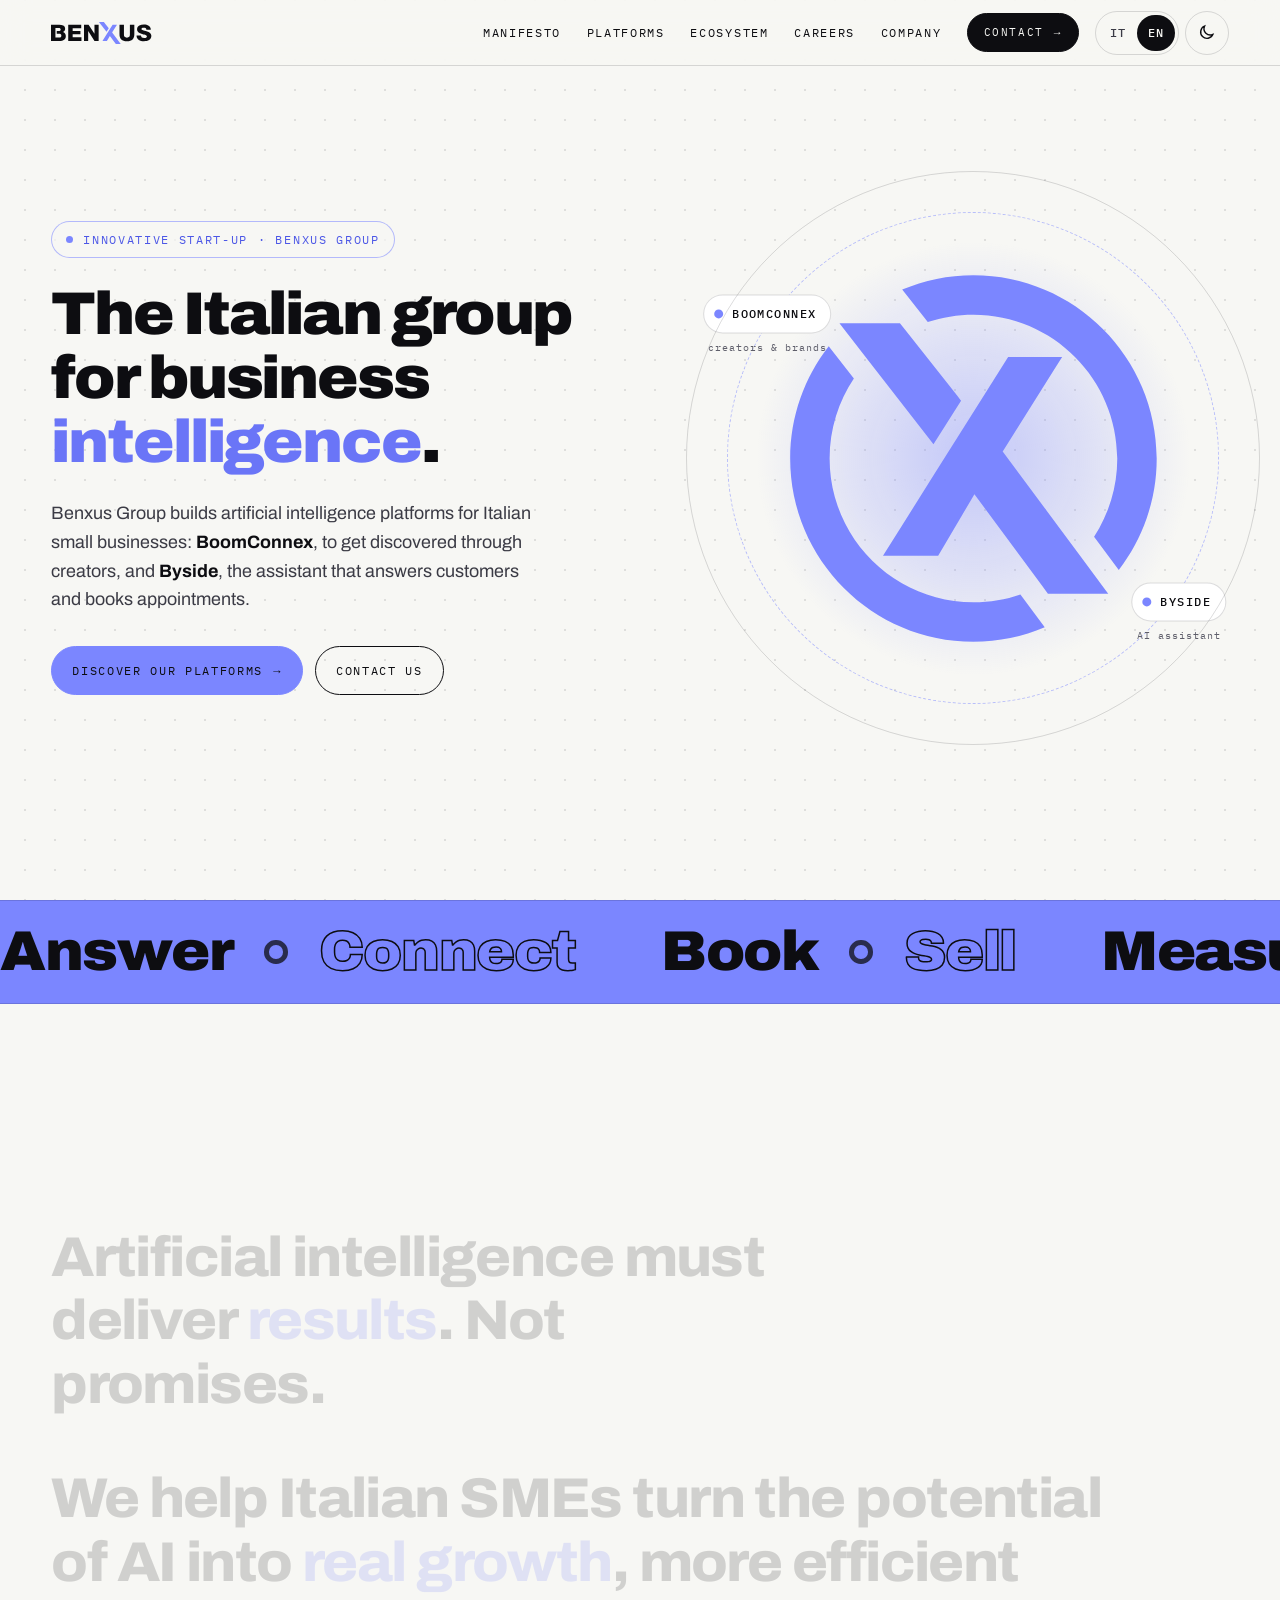
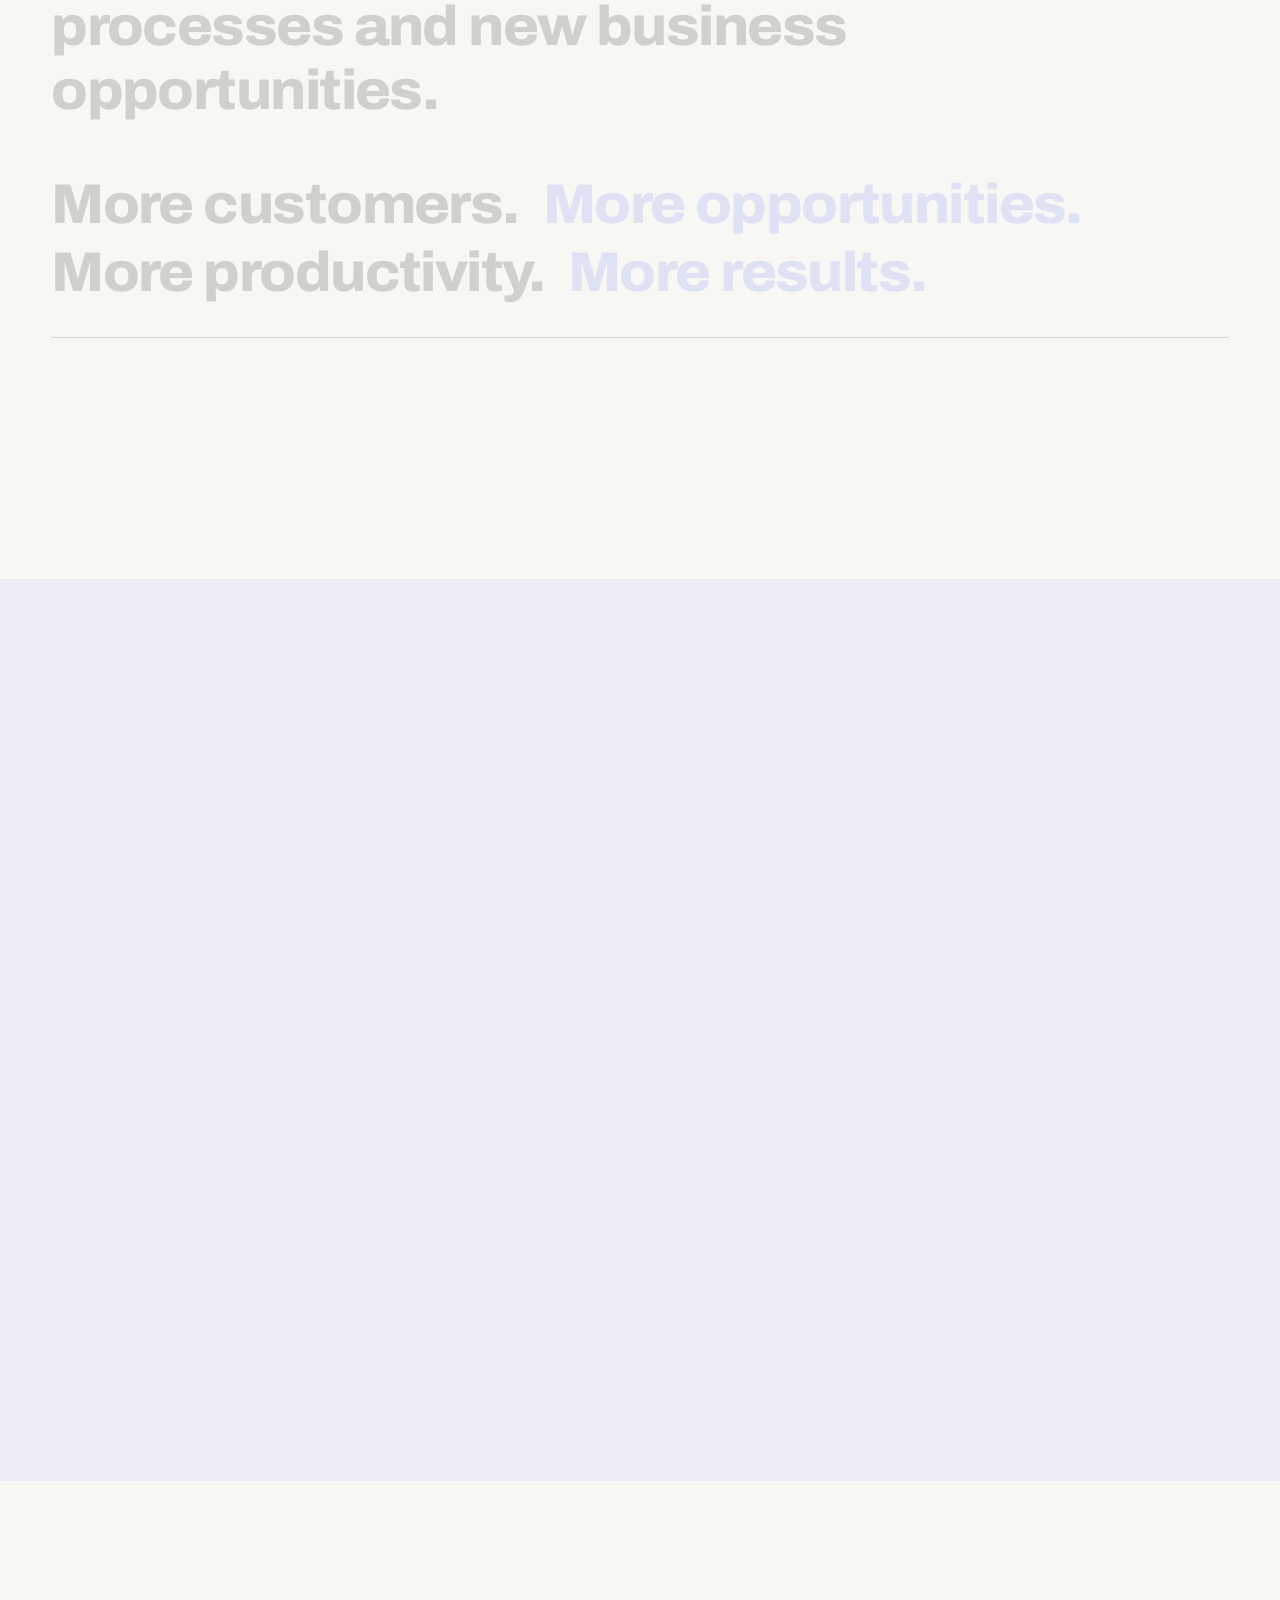
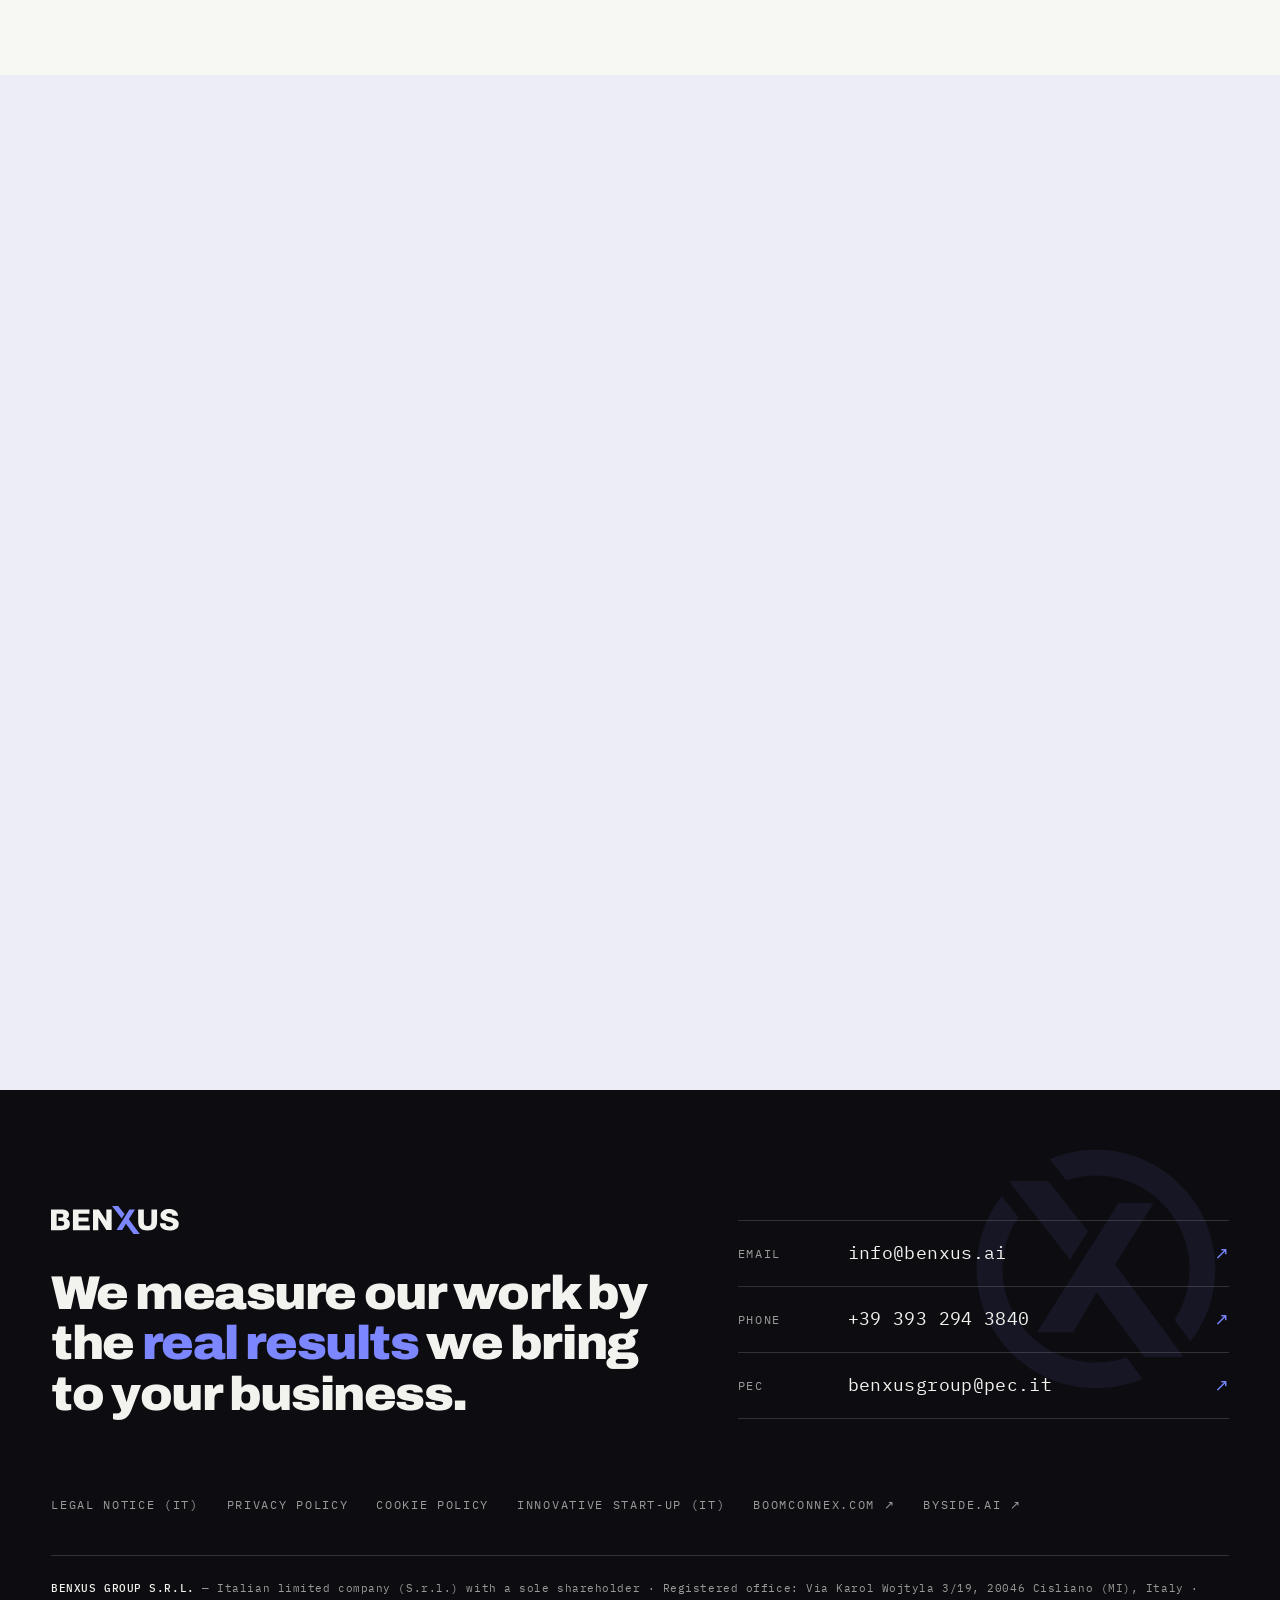
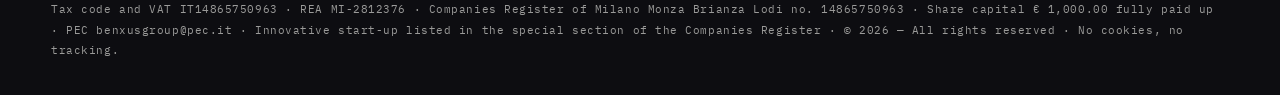
==== commit 2faded71: "Final update of every testss" ====
--- a/en/index.html
+++ b/en/index.html
@@ -33,9 +33,9 @@
 <link rel="apple-touch-icon" href="../apple-touch-icon.png">
 <link rel="manifest" href="../site.webmanifest">
 <link rel="preload" href="../assets/fonts/archivo.woff2" as="font" type="font/woff2" crossorigin>
-<link rel="stylesheet" href="../assets/css/site.css?v=20261111e">
-<script src="../assets/js/boot.js?v=20261111e"></script>
-<script src="../assets/js/site.js?v=20261111e" defer></script>
+<link rel="stylesheet" href="../assets/css/site.css?v=20261111f">
+<script src="../assets/js/boot.js?v=20261111f"></script>
+<script src="../assets/js/site.js?v=20261111f" defer></script>
 <script type="application/ld+json">
 {
   "@context":"https://schema.org",
@@ -70,12 +70,12 @@
     <a href="#manifesto">Manifesto</a>
     <a href="#piattaforme">Platforms</a>
     <a href="#ecosistema">Ecosystem</a>
+    <a href="#lavora">Careers</a>
     <a href="#azienda">Company</a>
-    <a href="#lavora">Careers</a>
     <a class="btn sm" href="#contatti">Contact <span class="arr" aria-hidden="true">→</span></a>
   </nav>
   <div class="tools">
-    <a class="lang-btn mono" href="../" hreflang="it" lang="it" aria-label="Versione italiana" title="Versione italiana" data-lang-switch>IT</a>
+    <div class="lang-sw mono" role="group" aria-label="Language"><a href="../" hreflang="it" lang="it" title="Versione italiana" data-lang-switch>IT</a><span class="on" aria-current="true" lang="en">EN</span></div>
     <button class="theme-btn" type="button"><svg class="moon" viewBox="0 0 24 24" aria-hidden="true"><path d="M20 14.5A8 8 0 0 1 9.5 4a8 8 0 1 0 10.5 10.5z"/></svg><svg class="sun" viewBox="0 0 24 24" aria-hidden="true"><circle cx="12" cy="12" r="4.2"/><path d="M12 2.5v2.2M12 19.3v2.2M2.5 12h2.2M19.3 12h2.2M5.3 5.3l1.6 1.6M17.1 17.1l1.6 1.6M5.3 18.7l1.6-1.6M17.1 6.9l1.6-1.6"/></svg></button>
     <button class="menu-btn" type="button" aria-expanded="false" aria-controls="nav" aria-label="Open menu"><span></span><span></span></button>
   </div>
@@ -92,7 +92,7 @@
           <span class="ln"><span>for business</span></span>
           <span class="ln"><span><em>intelligence</em>.</span></span>
         </h1>
-        <p class="sub">We build artificial intelligence platforms that work for Italian small businesses.</p>
+        <p class="sub">Benxus Group builds artificial intelligence platforms for Italian small businesses: <strong>BoomConnex</strong>, to get discovered through creators, and <strong>Byside</strong>, the assistant that answers customers and books appointments.</p>
         <div class="ctas">
           <a class="btn brand" href="#piattaforme" data-magnet>Discover our platforms <span class="arr" aria-hidden="true">→</span></a>
           <a class="btn ghost" href="#contatti" data-magnet>Contact us</a>
@@ -158,7 +158,7 @@
       <p class="big reveal">From first discovery to the <em>appointment</em> in the calendar.</p>
       <p class="lead reveal">Each platform covers a specific stage of the customer journey. Together they guide customers from start to finish, so no opportunity is lost.</p>
       <div class="eco">
-        <div class="eco-card reveal"><p class="who mono">BoomConnex</p><h3>Getting discovered</h3><ul><li><h4>Visibility</h4><p>Creators introduce your business to their audience.</p></li><li><h4>Guarantee</h4><p>The fee is held in guarantee and released only once the result is achieved.</p></li></ul></div>
+        <div class="eco-card reveal"><p class="who mono">BoomConnex</p><h3>Getting discovered</h3><ul><li><h4>Visibility</h4><p>Creators introduce your business to their audience.</p></li><li><h4>For brands</h4><p>Direct contact with influencers, without agency fees.</p></li><li><h4>Guarantee</h4><p>The fee is held in guarantee and released only once the result is achieved.</p></li></ul></div>
         <div class="eco-card reveal"><p class="who mono">Byside</p><h3>Welcoming and booking</h3><ul><li><h4>Instant answers</h4><p>Chat or phone call: the AI assistant answers right away, at any time.</p></li><li><h4>Booking</h4><p>The appointment goes into the calendar, with automatic confirmations and reminders.</p></li></ul></div>
       </div>
     </div>
@@ -182,9 +182,9 @@
         <li class="reveal"><p class="d mono">02 · 09 · 2026</p><p class="t">Incorporation</p><p class="s">Benxus Group S.r.l. is founded.</p></li>
         <li class="reveal"><p class="d mono">17 · 09 · 2026</p><p class="t">Companies Register</p><p class="s">Registered with the Companies Register of Milano Monza Brianza Lodi.</p></li>
         <li class="reveal"><p class="d mono">17 · 09 · 2026</p><p class="t">Innovative start-up</p><p class="s">Listed in the special section for innovative start-ups.</p></li>
-        <li class="reveal future soon"><p class="d mono">Coming soon</p><p class="t">Launch of the first platform</p><p class="s">The group's first product reaches the market.</p></li>
-        <li class="reveal future soon"><p class="d mono">Coming soon</p><p class="t">Launch of the second platform</p><p class="s">The group's second product reaches the market.</p></li>
-        <li class="reveal future"><p class="d mono">Coming soon</p><p class="t">The third platform</p><p class="s">Under construction.</p></li>
+        <li class="reveal live"><p class="d mono">Live</p><p class="t">Launch of the first platform</p><p class="s">The group's first product is on the market.</p></li>
+        <li class="reveal live"><p class="d mono">Live</p><p class="t">Launch of the second platform</p><p class="s">The group's second product is on the market.</p></li>
+        <li class="reveal future soon"><p class="d mono">Coming soon</p><p class="t">The third platform</p><p class="s">Under construction.</p></li>
       </ol>
     </div>
   </section>
@@ -197,6 +197,7 @@
           <p class="big">Build AI for <em>Italian businesses</em> with us.</p>
           <p class="lead">We are a growing innovative start-up. We are looking for practical, curious, results-driven people who want to see their work turn into real customers and revenue for SMEs.</p>
           <a class="btn brand job-cta" href="mailto:info@benxus.ai?subject=Application%20-%20Benxus%20Group" data-mail="info@benxus.ai" data-magnet>Send your application <span class="arr" aria-hidden="true">→</span></a>
+          <div class="mail-alt"><span class="mono">Or</span><button class="btn sm ghost" type="button" data-copy="info@benxus.ai">Copy address</button><a class="btn sm ghost" href="https://mail.google.com/mail/?view=cm&amp;fs=1&amp;to=info@benxus.ai&amp;su=Application%20-%20Benxus%20Group" target="_blank" rel="noopener noreferrer">Gmail</a><a class="btn sm ghost" href="https://outlook.live.com/mail/0/deeplink/compose?to=info@benxus.ai&amp;subject=Application%20-%20Benxus%20Group" target="_blank" rel="noopener noreferrer">Outlook</a></div>
           <p class="job-note">Write to <a href="mailto:info@benxus.ai?subject=Application%20-%20Benxus%20Group" data-mail="info@benxus.ai">info@benxus.ai</a> with your CV and a few lines about yourself. We reply to every application that matches what we are looking for. <a href="privacy.html#p-cand">How we handle your data</a>.</p>
         </div>
         <ul class="roles reveal" aria-label="Areas where we are hiring">
--- a/assets/css/site.css
+++ b/assets/css/site.css
@@ -209,7 +209,7 @@
 @keyframes breathe{0%,100%{transform:scale(.92);opacity:.75}50%{transform:scale(1.06);opacity:1}}
 .emblem{position:absolute;inset:14%;width:72%;height:72%;overflow:visible}
 .emblem .m{fill:var(--brand)}
-.emblem{transform:translate(calc(var(--px) * 10px),calc(var(--py) * 10px));transition:transform .3s var(--ease)}
+.emblem{transform:translate3d(calc(var(--px) * 10px),calc(var(--py) * 10px),0);will-change:transform}
 .emblem .whole{transform-box:view-box;transform-origin:50% 50%;opacity:0;animation:emblemIn 1.3s var(--ease) .15s forwards}
 @keyframes emblemIn{from{opacity:0;transform:scale(.82) rotate(-25deg)}to{opacity:1;transform:none}}
 
@@ -654,3 +654,31 @@
 .card .h3{font-size:clamp(30px,2.9vw,42px);margin:34px 0 12px;padding-top:0}
 .card .domain{margin-top:auto;padding-top:22px}
 .card .chips{margin-bottom:4px}
+
+/* =====================================================================
+   v3.1 — seconda tornata di test (11 novembre 2026)
+   ===================================================================== */
+/* selettore lingua: entrambe le sigle, quella attiva evidenziata */
+.lang-sw{display:inline-flex;align-items:center;height:44px;padding:3px;border:1px solid var(--line);border-radius:999px;font-weight:500;letter-spacing:.1em}
+.lang-sw > *{min-width:38px;height:36px;display:grid;place-items:center;border-radius:999px;padding:0 8px}
+.lang-sw .on{background:var(--ink);color:var(--bg)}
+.lang-sw a{color:var(--muted)}
+@media (hover:hover){.lang-sw a:hover{color:var(--ink);background:rgba(var(--brand-rgb),.14)}}
+.lang-sw a:active{background:rgba(var(--brand-rgb),.2)}
+@media(max-width:374px){.lang-sw > *{min-width:32px;padding:0 6px}}
+
+/* percorso: piattaforme già online */
+.timeline li.live{border:1.5px solid var(--brand);background:rgba(var(--brand-rgb),.07)}
+.timeline li.live .d{display:inline-flex;align-items:center;gap:8px}
+.timeline li.live .d::before{content:"";width:8px;height:8px;border-radius:50%;background:#2FB872;box-shadow:0 0 0 3px rgba(47,184,114,.2)}
+
+/* titoli grandi: mai parole spezzate */
+.big,.hero h1,.manifesto p,.site-footer h2{hyphens:manual;-webkit-hyphens:manual;overflow-wrap:normal;word-break:normal}
+.big{text-wrap:balance}
+.registry .big{font-size:clamp(30px,3.6vw,54px)}
+
+/* alternative al link email nella sezione Lavora con noi */
+.mail-alt{margin-top:16px;display:flex;flex-wrap:wrap;align-items:center;gap:8px}
+.mail-alt .mono{color:var(--muted-2);margin-right:4px}
+.mail-alt .btn{min-height:44px}
+.hero .sub strong{color:var(--ink);font-weight:700}
